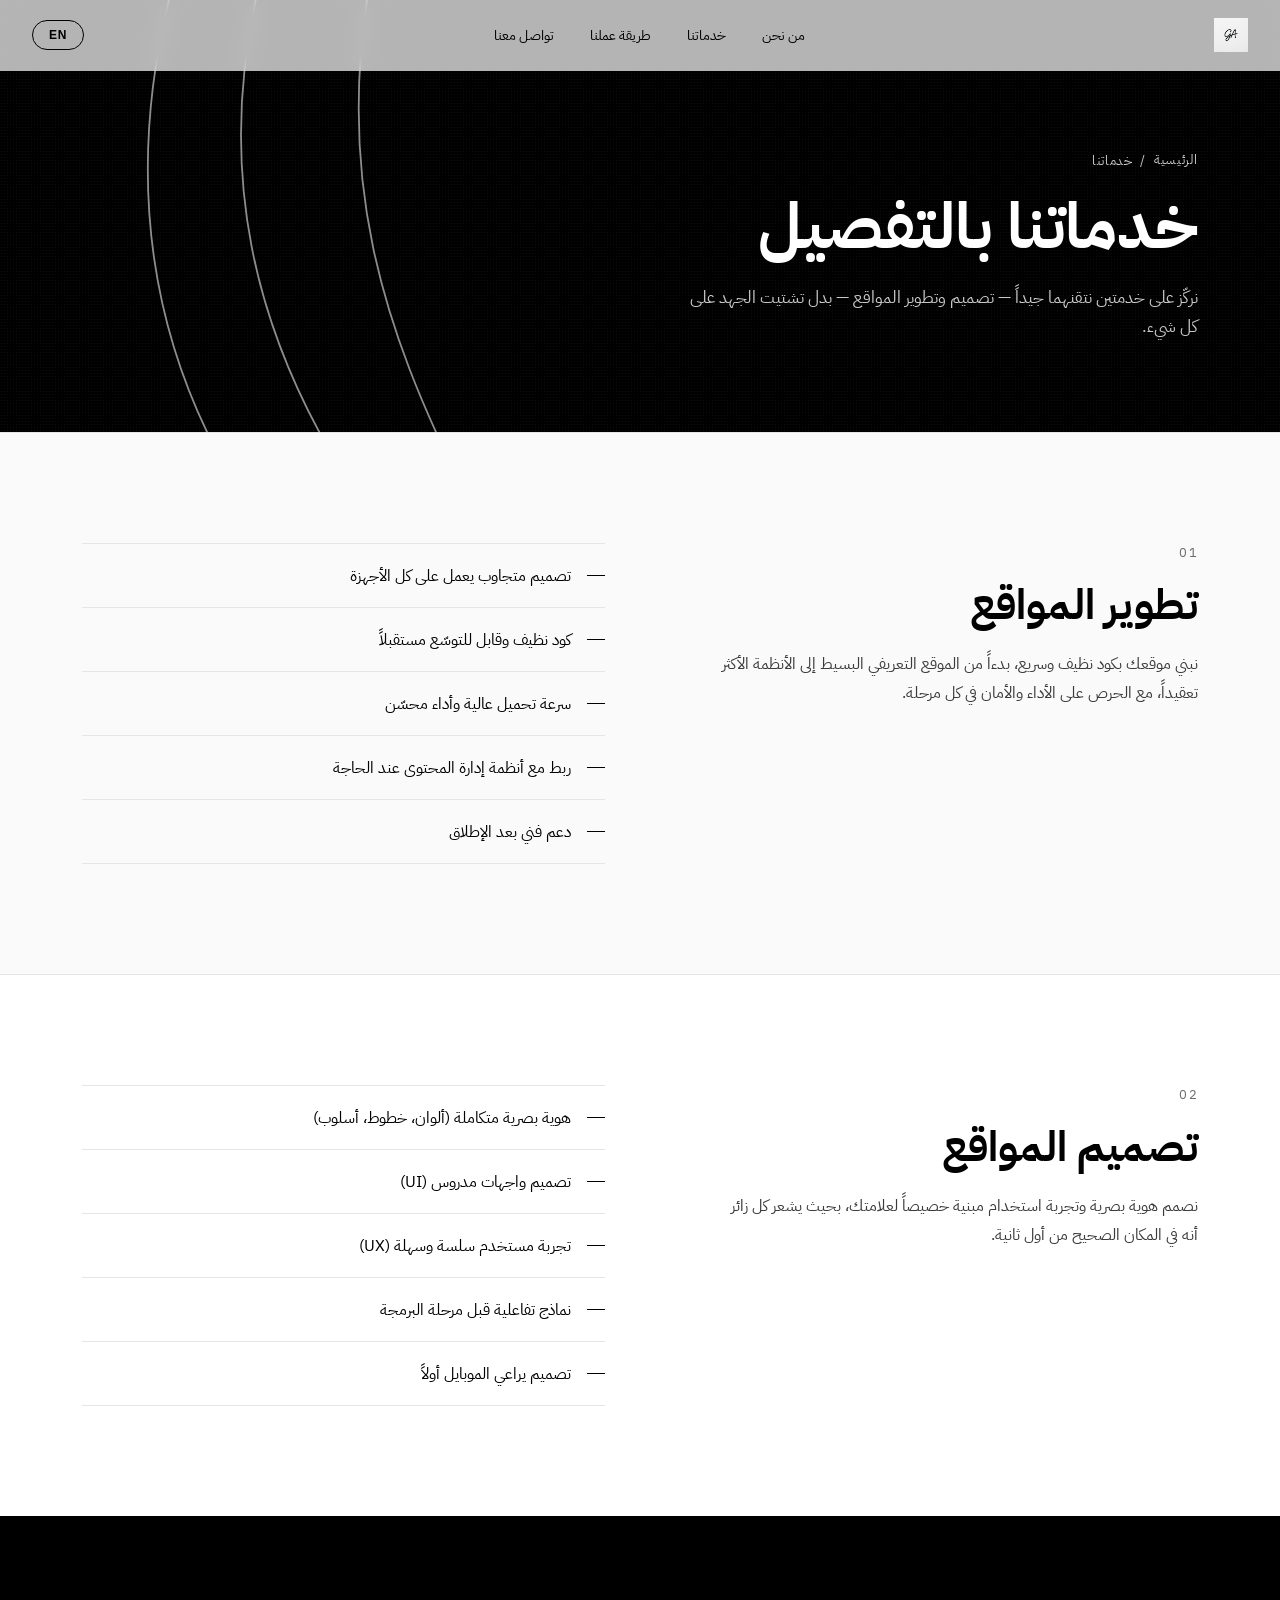
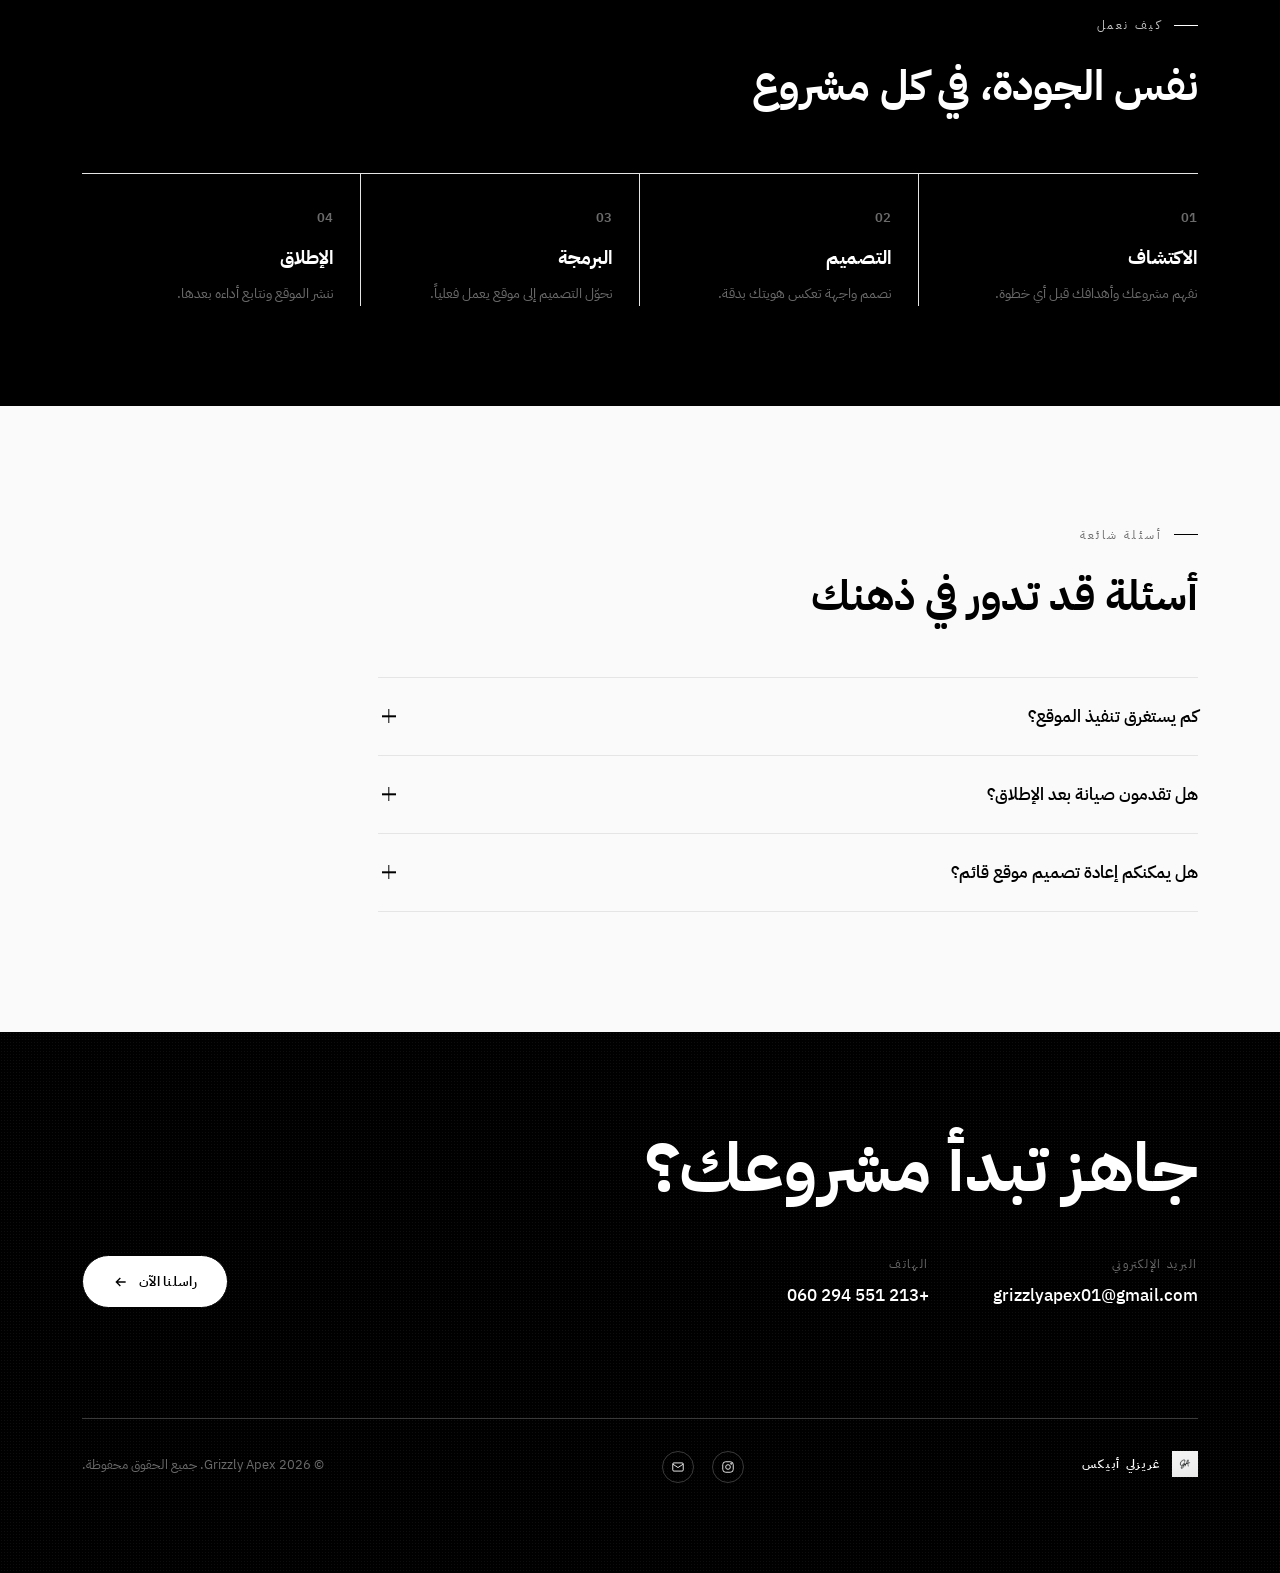
==== services.html @ e56310ce "Add files via upload" ====
<!DOCTYPE html>
<html lang="ar" dir="rtl">
<head>
<meta charset="UTF-8">
<meta name="viewport" content="width=device-width, initial-scale=1.0">
<title>خدماتنا — Grizzly Apex</title>
<link rel="preconnect" href="https://fonts.googleapis.com">
<link rel="preconnect" href="https://fonts.gstatic.com" crossorigin>
<link href="https://fonts.googleapis.com/css2?family=Fraunces:opsz,wght@9..144,400;9..144,500;9..144,600;9..144,700&family=Inter:wght@400;500;600;700&family=IBM+Plex+Sans+Arabic:wght@400;500;600;700&display=swap" rel="stylesheet">
<link rel="stylesheet" href="assets/css/style.css">
</head>
<body>

<header id="header">
  <a href="index.html" class="logo-mark">
    <img src="assets/logo-black-transparent.png" alt="Grizzly Apex">
  </a>
  <nav class="links">
    <a href="index.html#about" data-ar="من نحن" data-en="About">من نحن</a>
    <a href="services.html" data-ar="خدماتنا" data-en="Services">خدماتنا</a>
    <a href="index.html#process" data-ar="طريقة عملنا" data-en="Process">طريقة عملنا</a>
    <a href="index.html#contact" data-ar="تواصل معنا" data-en="Contact">تواصل معنا</a>
  </nav>
  <div class="nav-right">
    <button class="lang-btn" id="langBtn">EN</button>
    <button class="burger" id="burgerBtn"><span></span><span></span><span></span></button>
  </div>
</header>

<section class="subhero">
  <div class="grain"></div>
  <svg class="claw-hero" viewBox="0 0 500 500">
    <path d="M60 460 C120 340 160 220 130 60"/>
    <path d="M140 470 C220 350 260 210 210 40"/>
    <path d="M230 470 C300 360 330 220 280 50"/>
  </svg>
  <div class="wrap">
    <div class="breadcrumb">
      <a href="index.html" data-ar="الرئيسية" data-en="Home">الرئيسية</a>
      <span>/</span>
      <span data-ar="خدماتنا" data-en="Services">خدماتنا</span>
    </div>
    <h1 class="disp" data-ar="خدماتنا بالتفصيل" data-en="Our services, in detail">خدماتنا بالتفصيل</h1>
    <p class="sub" data-ar="نركّز على خدمتين نتقنهما جيداً — تصميم وتطوير المواقع — بدل تشتيت الجهد على كل شيء." data-en="We focus on two things we do well — web design and web development — instead of spreading thin across everything.">
      نركّز على خدمتين نتقنهما جيداً — تصميم وتطوير المواقع — بدل تشتيت الجهد على كل شيء.
    </p>
  </div>
</section>

<section class="service-detail">
  <div class="wrap sd-grid reveal">
    <div>
      <span class="sd-num">01</span>
      <h2 class="disp" data-ar="تطوير المواقع" data-en="Web Development">تطوير المواقع</h2>
      <p class="sd-desc" data-ar="نبني موقعك بكود نظيف وسريع، بدءاً من الموقع التعريفي البسيط إلى الأنظمة الأكثر تعقيداً، مع الحرص على الأداء والأمان في كل مرحلة." data-en="We build your site with clean, fast code — from a simple business site to more complex systems — with performance and security in mind at every stage.">
        نبني موقعك بكود نظيف وسريع، بدءاً من الموقع التعريفي البسيط إلى الأنظمة الأكثر تعقيداً، مع الحرص على الأداء والأمان في كل مرحلة.
      </p>
    </div>
    <ul class="feature-list">
      <li data-ar="تصميم متجاوب يعمل على كل الأجهزة" data-en="Fully responsive across all devices">تصميم متجاوب يعمل على كل الأجهزة</li>
      <li data-ar="كود نظيف وقابل للتوسّع مستقبلاً" data-en="Clean, scalable code for future growth">كود نظيف وقابل للتوسّع مستقبلاً</li>
      <li data-ar="سرعة تحميل عالية وأداء محسّن" data-en="Fast loading and optimized performance">سرعة تحميل عالية وأداء محسّن</li>
      <li data-ar="ربط مع أنظمة إدارة المحتوى عند الحاجة" data-en="CMS integration when needed">ربط مع أنظمة إدارة المحتوى عند الحاجة</li>
      <li data-ar="دعم فني بعد الإطلاق" data-en="Technical support after launch">دعم فني بعد الإطلاق</li>
    </ul>
  </div>
</section>

<section class="service-detail">
  <div class="wrap sd-grid reveal">
    <div>
      <span class="sd-num">02</span>
      <h2 class="disp" data-ar="تصميم المواقع" data-en="Web Design">تصميم المواقع</h2>
      <p class="sd-desc" data-ar="نصمم هوية بصرية وتجربة استخدام مبنية خصيصاً لعلامتك، بحيث يشعر كل زائر أنه في المكان الصحيح من أول ثانية." data-en="We design a visual identity and user experience built specifically for your brand, so every visitor feels at home from the first second.">
        نصمم هوية بصرية وتجربة استخدام مبنية خصيصاً لعلامتك، بحيث يشعر كل زائر أنه في المكان الصحيح من أول ثانية.
      </p>
    </div>
    <ul class="feature-list">
      <li data-ar="هوية بصرية متكاملة (ألوان، خطوط، أسلوب)" data-en="Complete visual identity (colors, type, style)">هوية بصرية متكاملة (ألوان، خطوط، أسلوب)</li>
      <li data-ar="تصميم واجهات مدروس (UI)" data-en="Thoughtful interface design (UI)">تصميم واجهات مدروس (UI)</li>
      <li data-ar="تجربة مستخدم سلسة وسهلة (UX)" data-en="Smooth, intuitive user experience (UX)">تجربة مستخدم سلسة وسهلة (UX)</li>
      <li data-ar="نماذج تفاعلية قبل مرحلة البرمجة" data-en="Interactive prototypes before development">نماذج تفاعلية قبل مرحلة البرمجة</li>
      <li data-ar="تصميم يراعي الموبايل أولاً" data-en="Mobile-first design approach">تصميم يراعي الموبايل أولاً</li>
    </ul>
  </div>
</section>

<section class="mini-process">
  <div class="wrap">
    <div class="kicker reveal" data-ar="كيف نعمل" data-en="How we work">كيف نعمل</div>
    <h2 class="disp reveal" data-ar="نفس الجودة، في كل مشروع" data-en="Same quality, on every project">نفس الجودة، في كل مشروع</h2>
    <div class="steps reveal-stagger reveal">
      <div class="step r-item">
        <div class="step-num">01</div>
        <h4 data-ar="الاكتشاف" data-en="Discover">الاكتشاف</h4>
        <p data-ar="نفهم مشروعك وأهدافك قبل أي خطوة." data-en="We understand your project and goals first.">نفهم مشروعك وأهدافك قبل أي خطوة.</p>
      </div>
      <div class="step r-item">
        <div class="step-num">02</div>
        <h4 data-ar="التصميم" data-en="Design">التصميم</h4>
        <p data-ar="نصمم واجهة تعكس هويتك بدقة." data-en="We design an interface that reflects your identity.">نصمم واجهة تعكس هويتك بدقة.</p>
      </div>
      <div class="step r-item">
        <div class="step-num">03</div>
        <h4 data-ar="البرمجة" data-en="Build">البرمجة</h4>
        <p data-ar="نحوّل التصميم إلى موقع يعمل فعلياً." data-en="We turn the design into a working site.">نحوّل التصميم إلى موقع يعمل فعلياً.</p>
      </div>
      <div class="step r-item">
        <div class="step-num">04</div>
        <h4 data-ar="الإطلاق" data-en="Launch">الإطلاق</h4>
        <p data-ar="ننشر الموقع ونتابع أداءه بعدها." data-en="We launch and support the site afterward.">ننشر الموقع ونتابع أداءه بعدها.</p>
      </div>
    </div>
  </div>
</section>

<section class="faq">
  <div class="wrap">
    <div class="kicker reveal" data-ar="أسئلة شائعة" data-en="FAQ">أسئلة شائعة</div>
    <h2 class="disp reveal" data-ar="أسئلة قد تدور في ذهنك" data-en="Questions you might have">أسئلة قد تدور في ذهنك</h2>
    <div class="faq-list reveal">
      <div class="faq-item">
        <button class="faq-q">
          <span data-ar="كم يستغرق تنفيذ الموقع؟" data-en="How long does a website take?">كم يستغرق تنفيذ الموقع؟</span>
          <span class="faq-plus"></span>
        </button>
        <div class="faq-a"><p data-ar="يعتمد ذلك على حجم المشروع ومتطلباته. بعد مرحلة الاكتشاف، نعطيك جدولاً زمنياً واضحاً قبل البدء." data-en="It depends on the project's size and requirements. After the Discovery phase, we give you a clear timeline before starting.">يعتمد ذلك على حجم المشروع ومتطلباته. بعد مرحلة الاكتشاف، نعطيك جدولاً زمنياً واضحاً قبل البدء.</p></div>
      </div>
      <div class="faq-item">
        <button class="faq-q">
          <span data-ar="هل تقدمون صيانة بعد الإطلاق؟" data-en="Do you offer support after launch?">هل تقدمون صيانة بعد الإطلاق؟</span>
          <span class="faq-plus"></span>
        </button>
        <div class="faq-a"><p data-ar="نعم، نقدّم دعماً فنياً ومتابعة لأداء الموقع بعد إطلاقه مباشرة." data-en="Yes, we provide technical support and follow up on your site's performance right after launch.">نعم، نقدّم دعماً فنياً ومتابعة لأداء الموقع بعد إطلاقه مباشرة.</p></div>
      </div>
      <div class="faq-item">
        <button class="faq-q">
          <span data-ar="هل يمكنكم إعادة تصميم موقع قائم؟" data-en="Can you redesign an existing website?">هل يمكنكم إعادة تصميم موقع قائم؟</span>
          <span class="faq-plus"></span>
        </button>
        <div class="faq-a"><p data-ar="بالتأكيد. نراجع موقعك الحالي ونقترح تحسينات في التصميم والأداء وتجربة الاستخدام." data-en="Absolutely. We review your current site and propose improvements to its design, performance, and user experience.">بالتأكيد. نراجع موقعك الحالي ونقترح تحسينات في التصميم والأداء وتجربة الاستخدام.</p></div>
      </div>
    </div>
  </div>
</section>

<section class="contact" id="contact" style="padding-top:100px;">
  <div class="grain"></div>
  <div class="wrap contact-inner">
    <h2 class="disp reveal" data-ar="جاهز تبدأ مشروعك؟" data-en="Ready to start your project?">جاهز تبدأ مشروعك؟</h2>
    <div class="contact-grid reveal">
      <div class="contact-info">
        <div class="info-block">
          <span data-ar="البريد الإلكتروني" data-en="Email">البريد الإلكتروني</span>
          <a href="mailto:grizzlyapex01@gmail.com">grizzlyapex01@gmail.com</a>
        </div>
        <div class="info-block">
          <span data-ar="الهاتف" data-en="Phone">الهاتف</span>
          <a href="tel:+213551294060">+213 551 294 060</a>
        </div>
      </div>
      <a href="mailto:grizzlyapex01@gmail.com" class="btn btn-solid">
        <span data-ar="راسلنا الآن" data-en="Email us now">راسلنا الآن</span>
        <svg viewBox="0 0 24 24" fill="none" stroke="currentColor" stroke-width="2"><path d="M5 12h14M13 6l6 6-6 6"/></svg>
      </a>
    </div>
    <footer>
      <div class="logo-mark">
        <img src="assets/logo-white-transparent.png" alt="Grizzly Apex" style="height:26px;">
        <span class="logo-word" data-ar="غريزلي أبيكس" data-en="Grizzly Apex">غريزلي أبيكس</span>
      </div>
      <div class="social-row">
        <a href="https://instagram.com/grizzlyapex" target="_blank" rel="noopener" aria-label="Instagram">
          <svg viewBox="0 0 24 24"><rect x="3" y="3" width="18" height="18" rx="5"/><circle cx="12" cy="12" r="4"/><circle cx="17.5" cy="6.5" r="1"/></svg>
        </a>
        <a href="mailto:grizzlyapex01@gmail.com" aria-label="Email">
          <svg viewBox="0 0 24 24"><rect x="3" y="5" width="18" height="14" rx="2"/><path d="M3 7l9 6 9-6"/></svg>
        </a>
      </div>
      <p data-ar="© 2026 Grizzly Apex. جميع الحقوق محفوظة." data-en="© 2026 Grizzly Apex. All rights reserved.">© 2026 Grizzly Apex. جميع الحقوق محفوظة.</p>
    </footer>
  </div>
</section>

<script src="assets/js/main.js" defer></script>
</body>
</html>
---- assets/css/style.css ----
:root{
    --black:#000000;
    --white:#ffffff;
    --off-white:#fafafa;
    --gray-900:#111111;
    --gray-700:#3a3a3a;
    --gray-600:#6b6b6b;
    --gray-300:#c9c9c9;
    --gray-200:#e5e5e5;
    --ease:cubic-bezier(.16,.8,.24,1);
  }
  *{box-sizing:border-box;margin:0;padding:0;}
  html{scroll-behavior:smooth;}
  body{
    background:var(--off-white);
    color:var(--black);
    font-family:'IBM Plex Sans Arabic','Inter',sans-serif;
    overflow-x:hidden;
    -webkit-font-smoothing:antialiased;
  }
  html[dir="ltr"] body{ font-family:'Inter','IBM Plex Sans Arabic',sans-serif; }
  .disp{ font-family:'IBM Plex Sans Arabic','Fraunces',serif; font-weight:700; }
  html[dir="ltr"] .disp{ font-family:'Fraunces','IBM Plex Sans Arabic',serif; }

  a{color:inherit;text-decoration:none;}
  img{max-width:100%;display:block;}
  section{position:relative;}
  .wrap{max-width:1180px;margin:0 auto;padding:0 32px;}

  /* ===== NAV ===== */
  header{
    position:fixed;top:0;left:0;right:0;z-index:100;
    display:flex;align-items:center;justify-content:space-between;
    padding:18px 32px;
    background:rgba(250,250,250,.72);
    backdrop-filter:blur(10px);
    border-bottom:1px solid transparent;
    transition:border-color .3s var(--ease), background .3s var(--ease);
  }
  header.scrolled{border-color:var(--gray-200);}
  .logo-mark{display:flex;align-items:center;gap:10px;}
  .logo-mark img{height:34px;width:auto;}
  .logo-word{font-size:14px;letter-spacing:.14em;font-weight:600;text-transform:uppercase;}
  nav.links{display:flex;gap:36px;font-size:14px;}
  nav.links a{position:relative;padding:4px 0;}
  nav.links a::after{
    content:"";position:absolute;bottom:0;left:0;right:0;height:1px;
    background:var(--black);transform:scaleX(0);transform-origin:right;
    transition:transform .35s var(--ease);
  }
  html[dir="ltr"] nav.links a::after{transform-origin:left;}
  nav.links a:hover::after{transform:scaleX(1);}
  .nav-right{display:flex;align-items:center;gap:22px;}
  .lang-btn{
    border:1px solid var(--black);border-radius:999px;
    padding:7px 16px;font-size:12px;letter-spacing:.06em;
    cursor:pointer;background:transparent;font-weight:600;
    transition:background .25s var(--ease), color .25s var(--ease);
  }
  .lang-btn:hover{background:var(--black);color:var(--white);}
  .burger{display:none;flex-direction:column;gap:5px;cursor:pointer;background:none;border:none;}
  .burger span{width:22px;height:1.5px;background:var(--black);}

  /* ===== HERO ===== */
  .hero{
    min-height:100vh;background:var(--black);color:var(--white);
    display:flex;flex-direction:column;justify-content:center;
    padding-top:100px;position:relative;overflow:hidden;
  }
  .grain{
    position:absolute;inset:0;opacity:.05;pointer-events:none;
    background-image:radial-gradient(circle,#fff 1px,transparent 1px);
    background-size:3px 3px;
  }
  .claw-hero{
    position:absolute;top:50%;right:-6%;transform:translateY(-50%);
    width:640px;height:640px;opacity:.55;pointer-events:none;
  }
  html[dir="rtl"] .claw-hero{right:auto;left:-8%;transform:translateY(-50%) scaleX(-1);}
  .claw-hero path{
    fill:none;stroke:var(--white);stroke-width:1.4;
    stroke-dasharray:900;stroke-dashoffset:900;
    animation:drawClaw 2.6s var(--ease) forwards;
  }
  .claw-hero path:nth-child(2){animation-delay:.18s;}
  .claw-hero path:nth-child(3){animation-delay:.36s;}
  @keyframes drawClaw{to{stroke-dashoffset:0;}}

  .eyebrow{
    font-size:12px;letter-spacing:.22em;text-transform:uppercase;
    color:var(--gray-300);margin-bottom:22px;
    opacity:0;transform:translateY(10px);
    animation:riseIn .7s var(--ease) forwards;animation-delay:.15s;
  }
  .hero h1{
    font-size:clamp(38px,6.2vw,86px);line-height:1.06;letter-spacing:-.01em;
    max-width:900px;
    opacity:0;transform:translateY(18px);
    animation:riseIn .8s var(--ease) forwards;animation-delay:.3s;
  }
  .hero h1 em{font-style:normal;color:var(--gray-300);}
  .hero p.sub{
    margin-top:26px;max-width:520px;font-size:17px;line-height:1.7;color:var(--gray-300);
    opacity:0;transform:translateY(14px);
    animation:riseIn .8s var(--ease) forwards;animation-delay:.5s;
  }
  .hero-cta{
    margin-top:40px;display:flex;gap:16px;flex-wrap:wrap;
    opacity:0;transform:translateY(14px);
    animation:riseIn .8s var(--ease) forwards;animation-delay:.68s;
  }
  @keyframes riseIn{to{opacity:1;transform:translateY(0);}}

  .btn{
    display:inline-flex;align-items:center;gap:10px;
    padding:15px 30px;border-radius:999px;font-size:14px;font-weight:600;
    letter-spacing:.02em;cursor:pointer;border:1px solid currentColor;
    transition:transform .3s var(--ease), background .3s var(--ease), color .3s var(--ease);
  }
  .btn-solid{background:var(--white);color:var(--black);}
  .btn-solid:hover{transform:translateY(-2px);}
  .btn-ghost{background:transparent;color:var(--white);}
  .btn-ghost:hover{background:var(--white);color:var(--black);}
  .btn svg{width:16px;height:16px;transition:transform .3s var(--ease);}
  html[dir="rtl"] .btn svg{transform:scaleX(-1);}
  .btn:hover svg{transform:translateX(3px);}
  html[dir="rtl"] .btn:hover svg{transform:scaleX(-1) translateX(3px);}

  .scroll-cue{
    position:absolute;bottom:34px;left:32px;display:flex;align-items:center;gap:10px;
    font-size:11px;letter-spacing:.16em;text-transform:uppercase;color:var(--gray-600);
  }
  html[dir="rtl"] .scroll-cue{left:auto;right:32px;}
  .scroll-cue .line{width:1px;height:34px;background:var(--gray-600);overflow:hidden;position:relative;}
  .scroll-cue .line::after{
    content:"";position:absolute;top:0;left:0;right:0;height:40%;background:var(--white);
    animation:cue 1.8s ease-in-out infinite;
  }
  @keyframes cue{0%{top:-40%;}100%{top:100%;}}

  /* ===== reveal on scroll ===== */
  .reveal{opacity:0;transform:translateY(28px);transition:opacity .8s var(--ease), transform .8s var(--ease);}
  .reveal.in{opacity:1;transform:translateY(0);}
  .reveal-stagger.in .r-item:nth-child(1){transition-delay:.03s;}
  .reveal-stagger.in .r-item:nth-child(2){transition-delay:.12s;}
  .reveal-stagger.in .r-item:nth-child(3){transition-delay:.21s;}
  .reveal-stagger.in .r-item:nth-child(4){transition-delay:.3s;}
  .r-item{opacity:0;transform:translateY(24px);transition:opacity .7s var(--ease), transform .7s var(--ease);}
  .reveal-stagger.in .r-item{opacity:1;transform:translateY(0);}

  /* ===== ABOUT ===== */
  .about{padding:150px 0 130px;background:var(--off-white);}
  .about-grid{display:grid;grid-template-columns:1.1fr .9fr;gap:80px;align-items:center;}
  .kicker{
    font-size:12px;letter-spacing:.2em;text-transform:uppercase;color:var(--gray-600);
    display:flex;align-items:center;gap:12px;margin-bottom:20px;
  }
  .kicker::before{content:"";width:24px;height:1px;background:var(--black);}
  .about h2{font-size:clamp(30px,4vw,48px);line-height:1.18;margin-bottom:24px;}
  .about p{font-size:16.5px;line-height:1.85;color:var(--gray-700);max-width:480px;}
  .apex-svg{width:100%;height:auto;}
  .apex-svg path{
    fill:none;stroke:var(--black);stroke-width:1.4;
    stroke-dasharray:1400;stroke-dashoffset:1400;
    transition:stroke-dashoffset 1.8s var(--ease);
  }
  .apex-svg.in path{stroke-dashoffset:0;}
  .apex-svg circle{
    fill:var(--black);opacity:0;transition:opacity .5s var(--ease) 1.6s;
  }
  .apex-svg.in circle{opacity:1;}

  .stats-row{display:flex;gap:56px;margin-top:44px;flex-wrap:wrap;}
  .stat b{display:block;font-size:34px;font-weight:700;}
  .stat span{font-size:12.5px;color:var(--gray-600);letter-spacing:.04em;}

  /* ===== SERVICES ===== */
  .services{padding:120px 0;background:var(--black);color:var(--white);}
  .services .kicker{color:var(--gray-300);}
  .services .kicker::before{background:var(--white);}
  .services h2{font-size:clamp(30px,4vw,48px);max-width:640px;line-height:1.2;margin-bottom:70px;}
  .service-grid{display:grid;grid-template-columns:1fr 1fr;gap:2px;background:var(--gray-700);}
  .service-card{
    background:var(--black);padding:52px 44px;position:relative;overflow:hidden;
    transition:background .4s var(--ease);
  }
  .service-card:hover{background:#0a0a0a;}
  .service-num{font-size:12px;color:var(--gray-600);letter-spacing:.1em;margin-bottom:26px;display:block;}
  .service-card h3{font-size:26px;margin-bottom:16px;}
  .service-card p{color:var(--gray-300);font-size:15px;line-height:1.75;max-width:360px;}
  .claw-hover{
    position:absolute;bottom:-40px;inset-inline-end:-40px;width:220px;height:220px;opacity:0;
    transition:opacity .5s var(--ease), transform .5s var(--ease);
    transform:scale(.85) rotate(0deg);
  }
  .service-card:hover .claw-hover{opacity:.9;transform:scale(1) rotate(-6deg);}
  .claw-hover path{fill:none;stroke:var(--white);stroke-width:1.3;}

  /* ===== PROCESS ===== */
  .process{padding:130px 0;background:var(--off-white);}
  .process h2{font-size:clamp(30px,4vw,48px);margin-bottom:70px;max-width:600px;line-height:1.2;}
  .steps{display:grid;grid-template-columns:repeat(4,1fr);gap:0;border-top:1px solid var(--gray-200);}
  .step{padding:34px 26px 0;border-inline-start:1px solid var(--gray-200);position:relative;}
  .step:first-child{border-inline-start:none;padding-inline-start:0;}
  .step-num{font-size:13px;color:var(--gray-600);font-weight:600;letter-spacing:.05em;}
  .step h4{font-size:19px;margin:16px 0 10px;}
  .step p{font-size:14px;color:var(--gray-600);line-height:1.7;}

  /* ===== CONTACT ===== */
  .contact{padding:150px 0 90px;background:var(--black);color:var(--white);position:relative;overflow:hidden;}
  .contact .claw-hero{opacity:.35;}
  .contact-inner{position:relative;z-index:2;}
  .contact h2{font-size:clamp(34px,5.6vw,68px);line-height:1.08;max-width:760px;margin-bottom:50px;}
  .contact-grid{display:flex;justify-content:space-between;gap:40px;flex-wrap:wrap;align-items:flex-end;}
  .contact-info{display:flex;gap:64px;flex-wrap:wrap;}
  .info-block span{display:block;font-size:12px;letter-spacing:.14em;text-transform:uppercase;color:var(--gray-600);margin-bottom:10px;}
  .info-block a, .info-block p{font-size:17px;font-weight:500;}
  .info-block a{border-bottom:1px solid transparent;transition:border-color .3s var(--ease);}
  .info-block a:hover{border-color:var(--white);}

  footer{
    margin-top:110px;padding-top:26px;border-top:1px solid var(--gray-700);
    display:flex;justify-content:space-between;align-items:center;flex-wrap:wrap;gap:14px;
  }
  footer p{font-size:12.5px;color:var(--gray-600);}
  footer .logo-word{font-size:12px;}


  @media (max-width:860px){
    nav.links{display:none;}
    .burger{display:flex;}
    .about-grid{grid-template-columns:1fr;gap:50px;}
    .service-grid{grid-template-columns:1fr;}
    .steps{grid-template-columns:1fr;}
    .step{border-inline-start:none;border-top:1px solid var(--gray-200);padding-top:28px;}
    .step:first-child{border-top:none;padding-top:0;}
    .contact-info{gap:36px;}
    .claw-hero{opacity:.25;width:420px;height:420px;}
  }
  @media (prefers-reduced-motion: reduce){
    *{animation-duration:.01ms !important;transition-duration:.01ms !important;}
  }

  /* ===== SCROLL PROGRESS ===== */
  .scroll-progress{
    position:fixed;top:0;left:0;right:0;height:3px;z-index:200;
    background:var(--white);mix-blend-mode:difference;
    transform-origin:left;transform:scaleX(0);
    transition:transform .1s linear;
  }
  html[dir="rtl"] .scroll-progress{transform-origin:right;}

  /* ===== CUSTOM CURSOR ===== */
  @media (pointer:fine){
    body.has-cursor, body.has-cursor a, body.has-cursor button{cursor:none;}
    .cursor-dot, .cursor-ring{
      position:fixed;top:0;left:0;z-index:300;pointer-events:none;
      border-radius:50%;transform:translate(-50%,-50%);
    }
    .cursor-dot{width:6px;height:6px;background:var(--black);mix-blend-mode:difference;}
    .cursor-ring{
      width:34px;height:34px;border:1px solid var(--black);mix-blend-mode:difference;
      transition:width .25s var(--ease), height .25s var(--ease), opacity .25s var(--ease);
    }
    .cursor-ring.hover{width:64px;height:64px;}
    .cursor-claw{
      position:fixed;top:0;left:0;z-index:300;pointer-events:none;width:40px;height:40px;
      transform:translate(-50%,-50%) scale(.5) rotate(-12deg);opacity:0;
      transition:opacity .25s var(--ease), transform .25s var(--ease);
      mix-blend-mode:difference;
    }
    .cursor-claw.hover{opacity:1;transform:translate(-50%,-50%) scale(1) rotate(-12deg);}
    .cursor-claw path{fill:none;stroke:var(--white);stroke-width:1.4;}
  }
  @media (pointer:coarse){ .cursor-dot,.cursor-ring,.cursor-claw{display:none;} }

  /* ===== SUB-HERO (inner pages) ===== */
  .subhero{
    background:var(--black);color:var(--white);padding:150px 0 90px;position:relative;overflow:hidden;
  }
  .breadcrumb{font-size:12.5px;color:var(--gray-300);letter-spacing:.05em;margin-bottom:22px;display:flex;gap:8px;align-items:center;}
  .breadcrumb a{border-bottom:1px solid transparent;transition:border-color .3s var(--ease);}
  .breadcrumb a:hover{border-color:var(--gray-300);}
  .subhero h1{font-size:clamp(34px,5.4vw,64px);line-height:1.1;max-width:760px;}
  .subhero p.sub{margin-top:22px;max-width:520px;font-size:16.5px;line-height:1.75;color:var(--gray-300);}

  /* ===== SERVICE DETAIL ===== */
  .service-detail{padding:110px 0;background:var(--off-white);border-top:1px solid var(--gray-200);}
  .service-detail:nth-child(even){background:var(--white);}
  .sd-grid{display:grid;grid-template-columns:1fr 1fr;gap:70px;align-items:start;}
  .sd-num{font-size:13px;color:var(--gray-600);letter-spacing:.1em;margin-bottom:18px;display:block;}
  .sd-grid h2{font-size:clamp(28px,3.6vw,42px);margin-bottom:20px;line-height:1.18;}
  .sd-grid p.sd-desc{font-size:16px;line-height:1.85;color:var(--gray-700);max-width:480px;margin-bottom:0;}
  .feature-list{list-style:none;display:flex;flex-direction:column;gap:0;border-top:1px solid var(--gray-200);}
  .feature-list li{
    padding:20px 0;border-bottom:1px solid var(--gray-200);
    display:flex;align-items:center;gap:16px;font-size:15.5px;
  }
  .feature-list li::before{content:"";width:18px;height:1px;background:var(--black);flex:none;}

  /* ===== MINI PROCESS STRIP ===== */
  .mini-process{padding:100px 0;background:var(--black);color:var(--white);}
  .mini-process .kicker{color:var(--gray-300);}
  .mini-process .kicker::before{background:var(--white);}
  .mini-process h2{font-size:clamp(28px,3.6vw,42px);margin-bottom:56px;max-width:600px;}

  /* ===== FAQ ACCORDION ===== */
  .faq{padding:120px 0;background:var(--off-white);}
  .faq h2{font-size:clamp(28px,3.6vw,42px);margin-bottom:50px;}
  .faq-list{border-top:1px solid var(--gray-200);max-width:820px;}
  .faq-item{border-bottom:1px solid var(--gray-200);}
  .faq-q{
    display:flex;align-items:center;justify-content:space-between;gap:20px;
    padding:26px 0;cursor:pointer;background:none;border:none;width:100%;
    text-align:inherit;font-size:17px;font-weight:600;color:var(--black);font-family:inherit;
  }
  .faq-plus{
    width:22px;height:22px;flex:none;position:relative;
  }
  .faq-plus::before,.faq-plus::after{
    content:"";position:absolute;top:50%;left:50%;background:var(--black);
    transform:translate(-50%,-50%);transition:transform .35s var(--ease), opacity .35s var(--ease);
  }
  .faq-plus::before{width:14px;height:1.4px;}
  .faq-plus::after{width:1.4px;height:14px;}
  .faq-item.open .faq-plus::after{transform:translate(-50%,-50%) rotate(90deg);opacity:0;}
  .faq-a{
    max-height:0;overflow:hidden;transition:max-height .4s var(--ease);
  }
  .faq-a p{padding:0 0 26px;font-size:15px;line-height:1.8;color:var(--gray-600);max-width:640px;}

  /* ===== SOCIAL ROW ===== */
  .social-row{display:flex;gap:18px;margin-top:6px;}
  .social-row a{
    width:38px;height:38px;border:1px solid var(--gray-700);border-radius:50%;
    display:flex;align-items:center;justify-content:center;
    transition:background .3s var(--ease), border-color .3s var(--ease);
  }
  .social-row a:hover{background:var(--white);border-color:var(--white);}
  .social-row a:hover svg{stroke:var(--black);}
  .social-row svg{width:17px;height:17px;stroke:var(--white);fill:none;stroke-width:1.5;transition:stroke .3s var(--ease);}
  footer .social-row a{width:32px;height:32px;}
  footer .social-row svg{width:14px;height:14px;}

  @media (max-width:860px){
    .sd-grid{grid-template-columns:1fr;gap:34px;}
  }
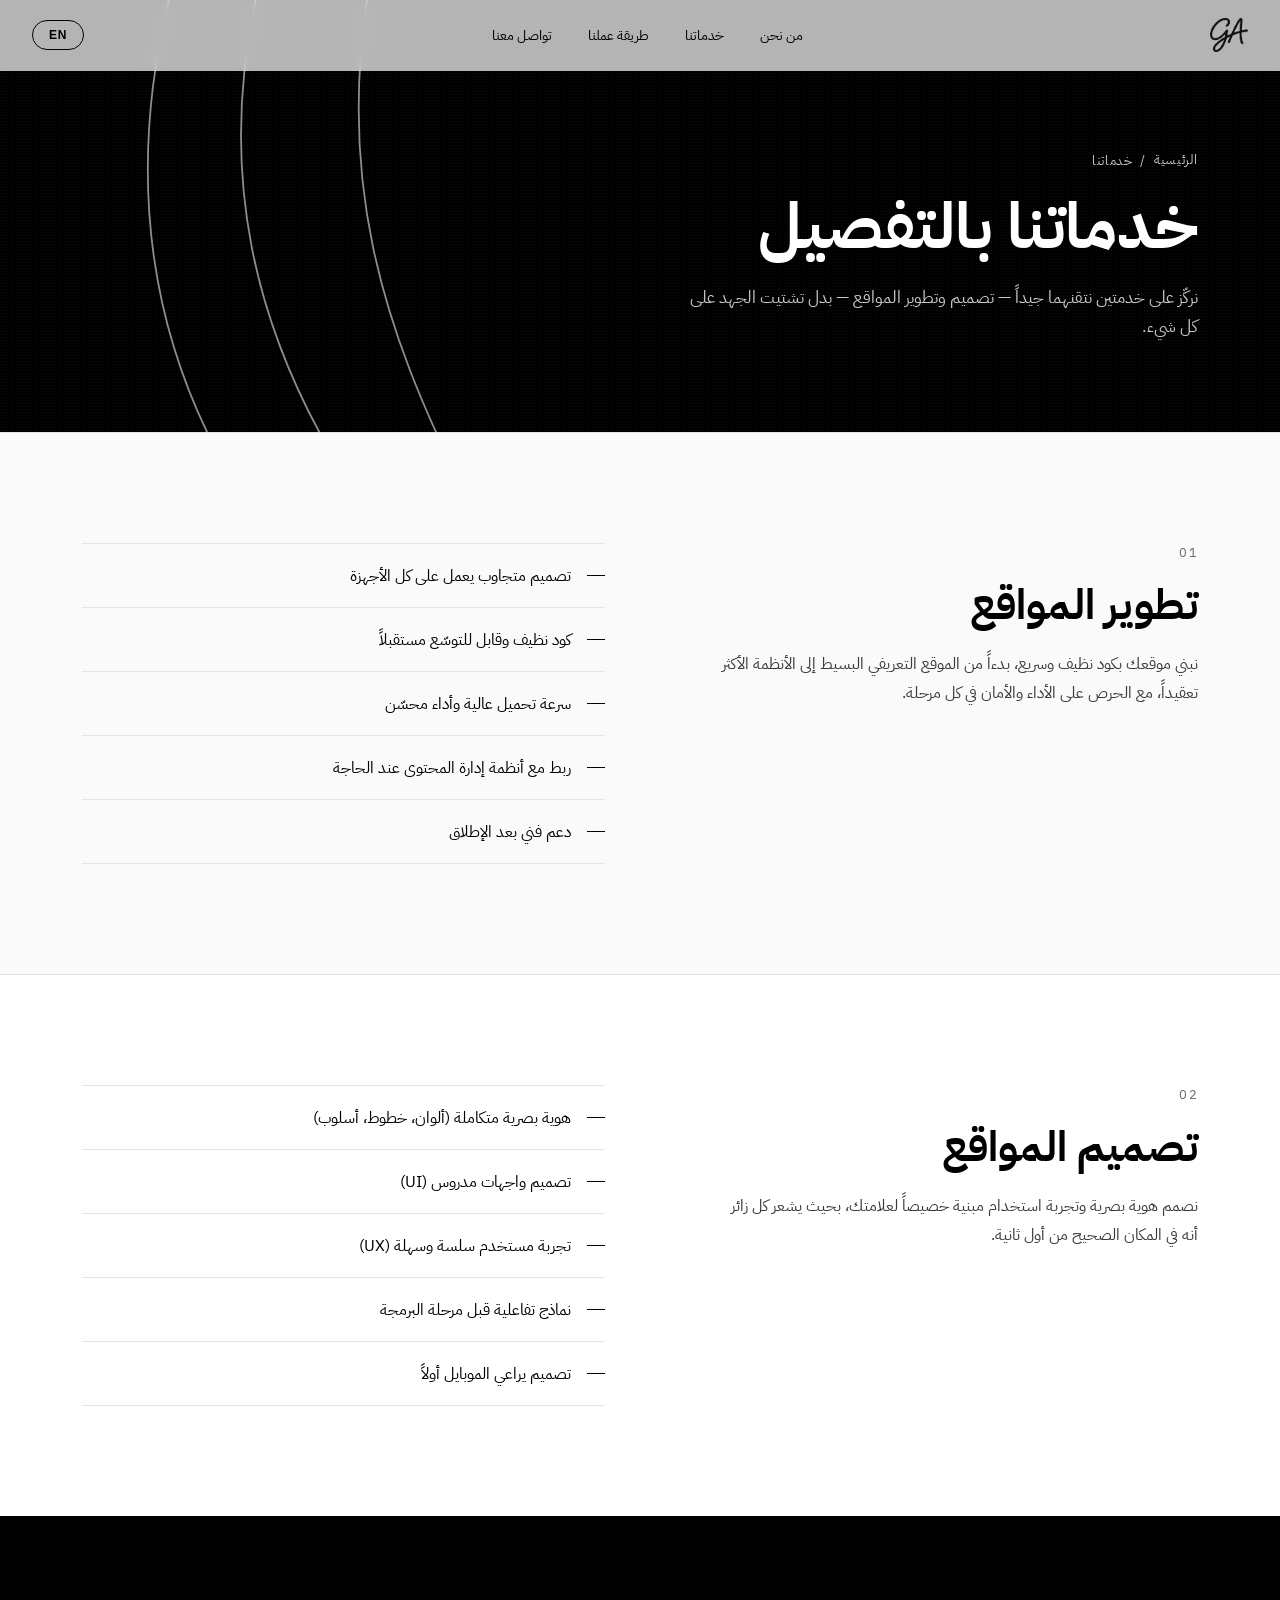
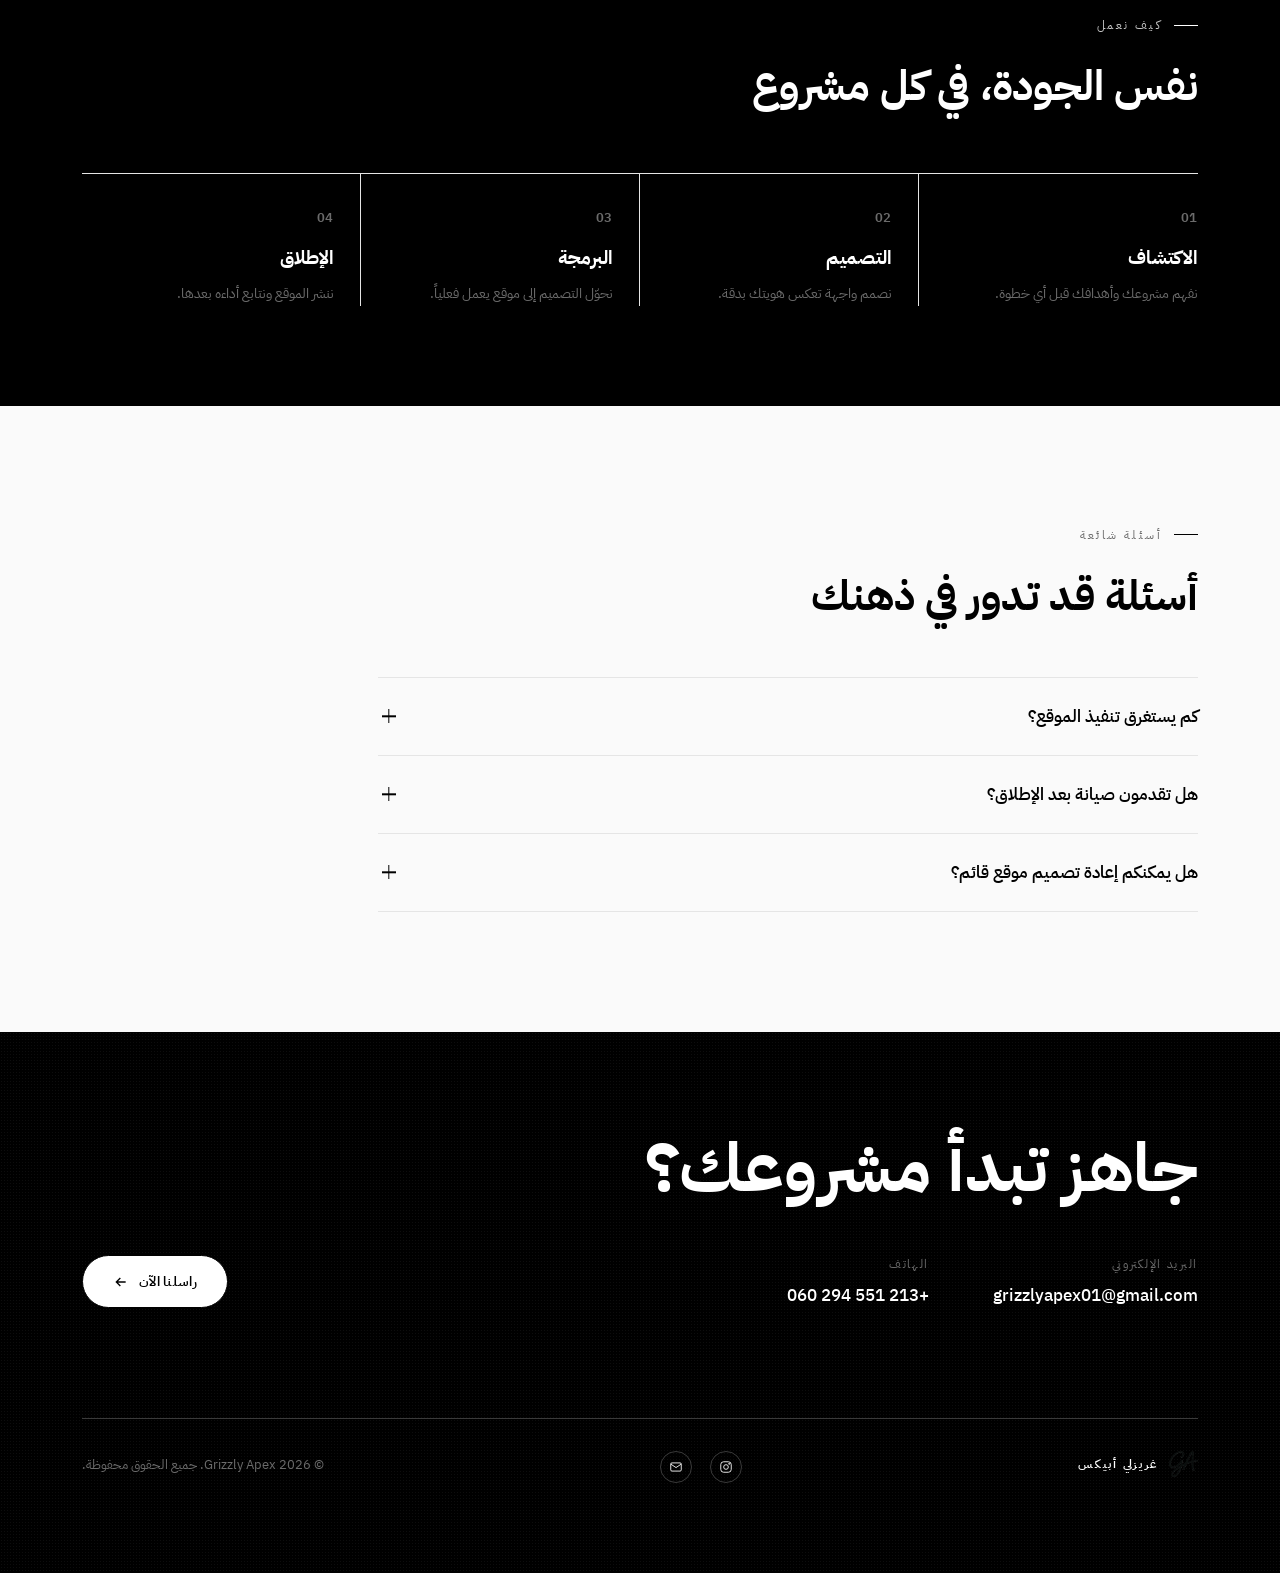
==== commit 6cc555d3: "Update services.html" ====
(no text change in the page or its own stylesheets)
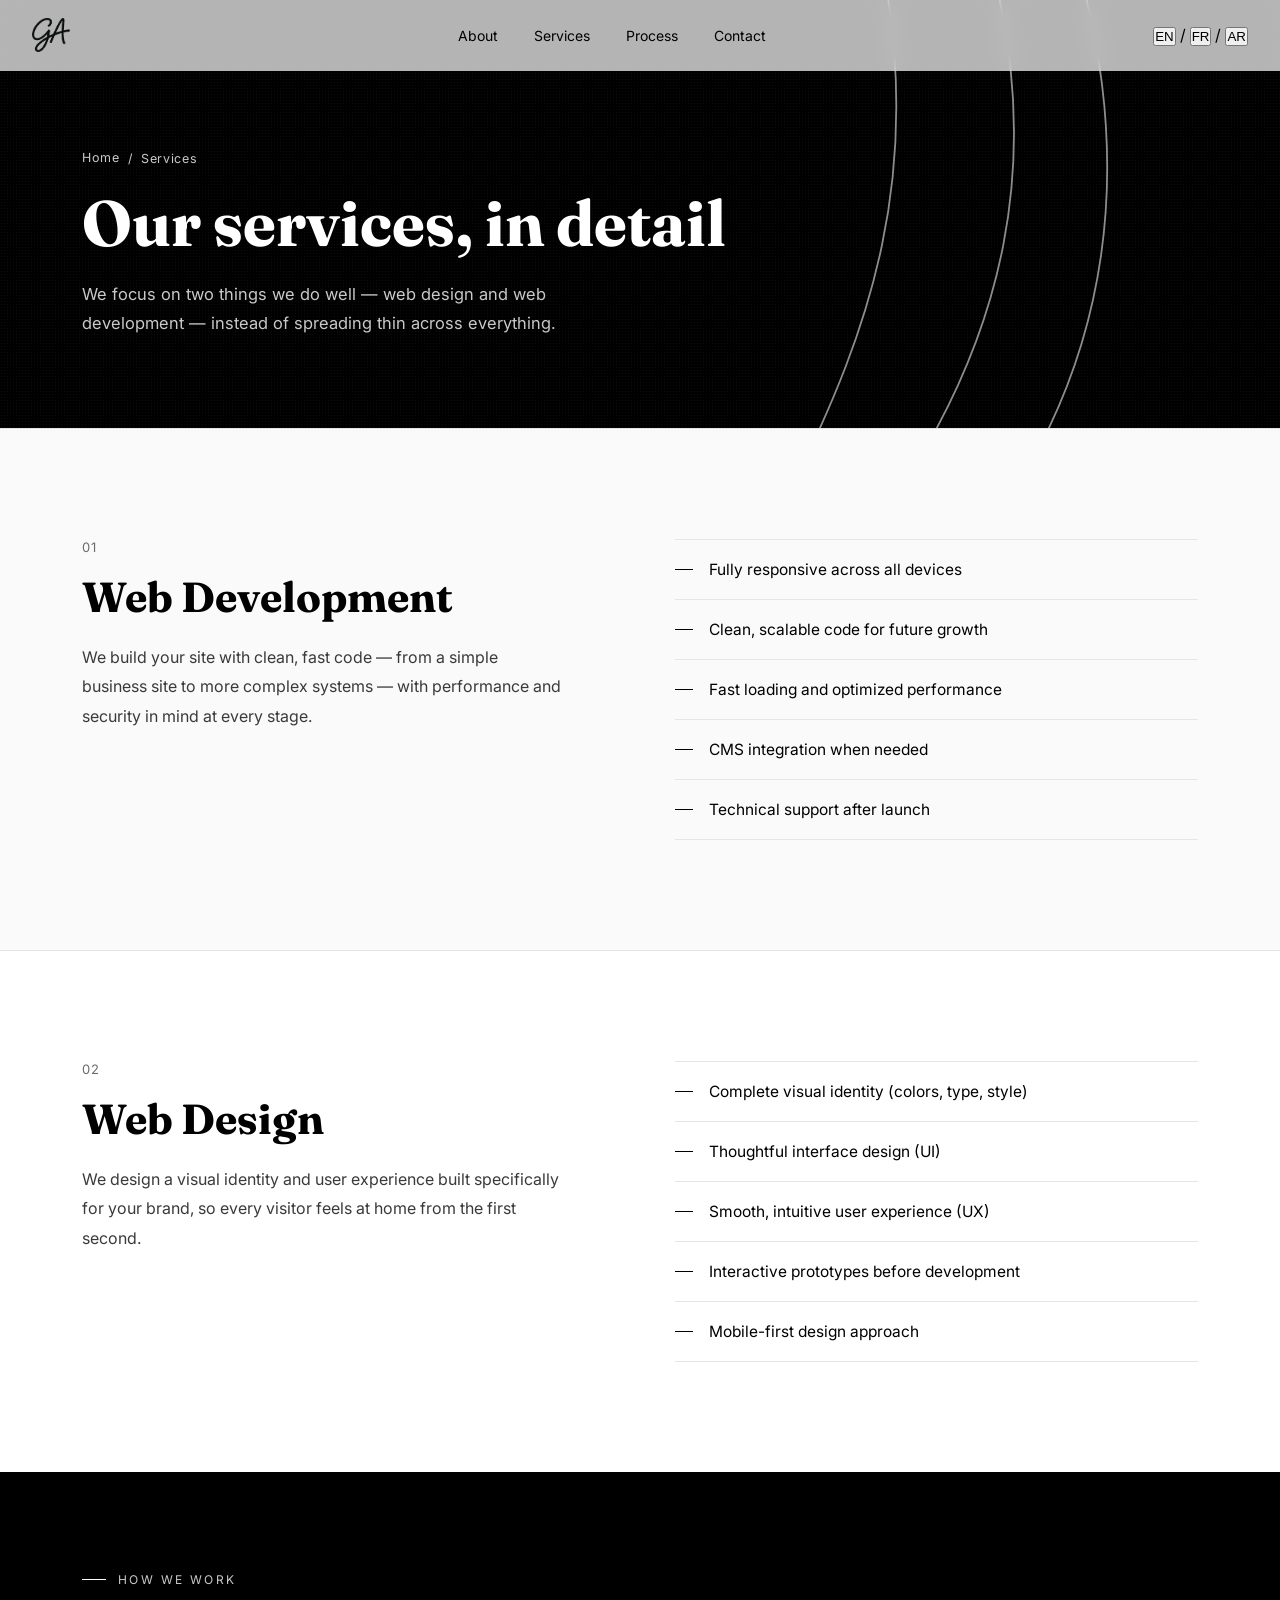
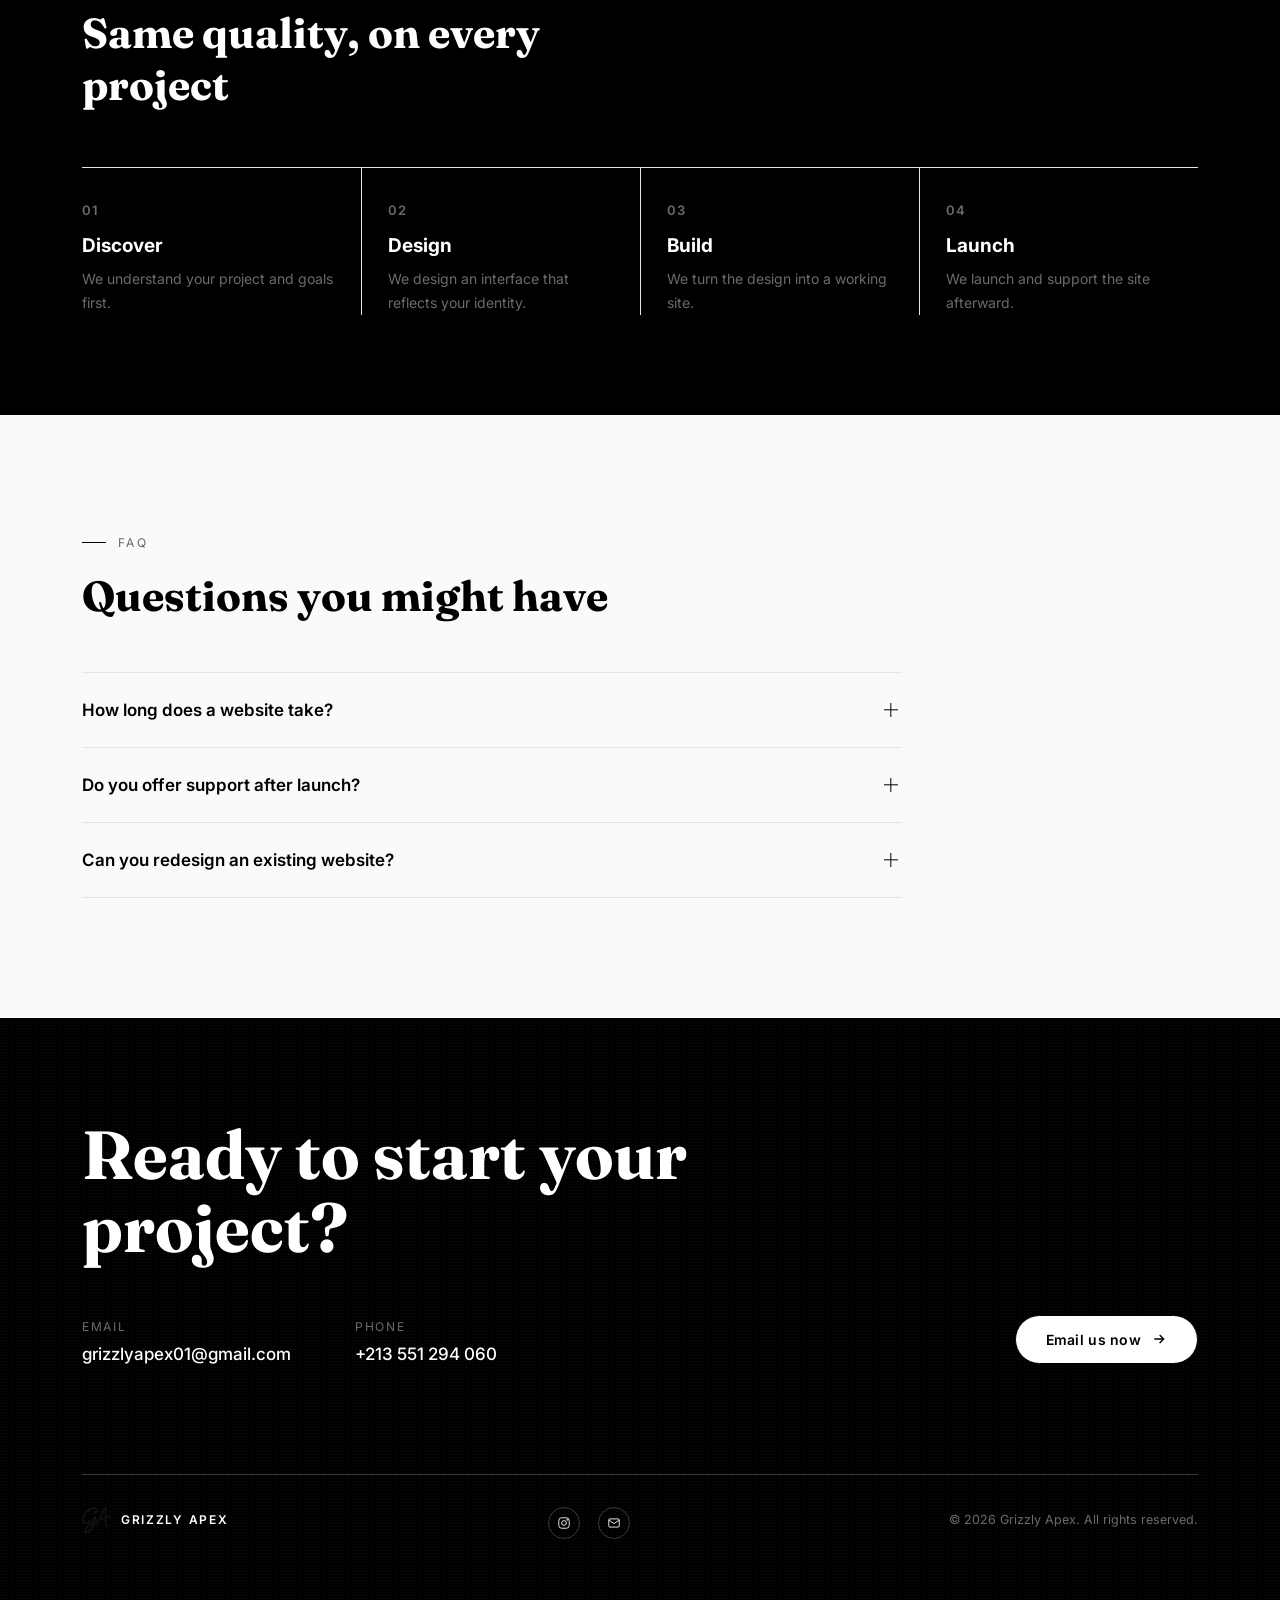
==== commit 537ef92b: "Add files via upload" ====
--- a/services.html
+++ b/services.html
@@ -1,9 +1,9 @@
 <!DOCTYPE html>
-<html lang="ar" dir="rtl">
+<html lang="en" dir="ltr">
 <head>
 <meta charset="UTF-8">
 <meta name="viewport" content="width=device-width, initial-scale=1.0">
-<title>خدماتنا — Grizzly Apex</title>
+<title>Services — Grizzly Apex</title>
 <link rel="preconnect" href="https://fonts.googleapis.com">
 <link rel="preconnect" href="https://fonts.gstatic.com" crossorigin>
 <link href="https://fonts.googleapis.com/css2?family=Fraunces:opsz,wght@9..144,400;9..144,500;9..144,600;9..144,700&family=Inter:wght@400;500;600;700&family=IBM+Plex+Sans+Arabic:wght@400;500;600;700&display=swap" rel="stylesheet">
@@ -16,13 +16,19 @@
     <img src="assets/logo-black-transparent.png" alt="Grizzly Apex">
   </a>
   <nav class="links">
-    <a href="index.html#about" data-ar="من نحن" data-en="About">من نحن</a>
-    <a href="services.html" data-ar="خدماتنا" data-en="Services">خدماتنا</a>
-    <a href="index.html#process" data-ar="طريقة عملنا" data-en="Process">طريقة عملنا</a>
-    <a href="index.html#contact" data-ar="تواصل معنا" data-en="Contact">تواصل معنا</a>
+    <a href="index.html#about" data-ar="من نحن" data-en="About" data-fr="À propos">About</a>
+    <a href="services.html" data-ar="خدماتنا" data-en="Services" data-fr="Services">Services</a>
+    <a href="index.html#process" data-ar="طريقة عملنا" data-en="Process" data-fr="Processus">Process</a>
+    <a href="index.html#contact" data-ar="تواصل معنا" data-en="Contact" data-fr="Contact">Contact</a>
   </nav>
   <div class="nav-right">
-    <button class="lang-btn" id="langBtn">EN</button>
+    <div class="lang-switch" id="langSwitch">
+      <button data-lang="en" class="active">EN</button>
+      <span class="sep">/</span>
+      <button data-lang="fr">FR</button>
+      <span class="sep">/</span>
+      <button data-lang="ar">AR</button>
+    </div>
     <button class="burger" id="burgerBtn"><span></span><span></span><span></span></button>
   </div>
 </header>
@@ -36,14 +42,12 @@
   </svg>
   <div class="wrap">
     <div class="breadcrumb">
-      <a href="index.html" data-ar="الرئيسية" data-en="Home">الرئيسية</a>
+      <a href="index.html" data-ar="الرئيسية" data-en="Home" data-fr="Accueil">Home</a>
       <span>/</span>
-      <span data-ar="خدماتنا" data-en="Services">خدماتنا</span>
+      <span data-ar="خدماتنا" data-en="Services" data-fr="Services">Services</span>
     </div>
-    <h1 class="disp" data-ar="خدماتنا بالتفصيل" data-en="Our services, in detail">خدماتنا بالتفصيل</h1>
-    <p class="sub" data-ar="نركّز على خدمتين نتقنهما جيداً — تصميم وتطوير المواقع — بدل تشتيت الجهد على كل شيء." data-en="We focus on two things we do well — web design and web development — instead of spreading thin across everything.">
-      نركّز على خدمتين نتقنهما جيداً — تصميم وتطوير المواقع — بدل تشتيت الجهد على كل شيء.
-    </p>
+    <h1 class="disp" data-ar="خدماتنا بالتفصيل" data-en="Our services, in detail" data-fr="Nos services, en détail">Our services, in detail</h1>
+    <p class="sub" data-ar="نركّز على خدمتين نتقنهما جيداً — تصميم وتطوير المواقع — بدل تشتيت الجهد على كل شيء." data-en="We focus on two things we do well — web design and web development — instead of spreading thin across everything." data-fr="Nous nous concentrons sur deux choses que nous maîtrisons — le design et le développement web — plutôt que de nous disperser.">We focus on two things we do well — web design and web development — instead of spreading thin across everything.</p>
   </div>
 </section>
 
@@ -51,17 +55,15 @@
   <div class="wrap sd-grid reveal">
     <div>
       <span class="sd-num">01</span>
-      <h2 class="disp" data-ar="تطوير المواقع" data-en="Web Development">تطوير المواقع</h2>
-      <p class="sd-desc" data-ar="نبني موقعك بكود نظيف وسريع، بدءاً من الموقع التعريفي البسيط إلى الأنظمة الأكثر تعقيداً، مع الحرص على الأداء والأمان في كل مرحلة." data-en="We build your site with clean, fast code — from a simple business site to more complex systems — with performance and security in mind at every stage.">
-        نبني موقعك بكود نظيف وسريع، بدءاً من الموقع التعريفي البسيط إلى الأنظمة الأكثر تعقيداً، مع الحرص على الأداء والأمان في كل مرحلة.
-      </p>
+      <h2 class="disp" data-ar="تطوير المواقع" data-en="Web Development" data-fr="Développement Web">Web Development</h2>
+      <p class="sd-desc" data-ar="نبني موقعك بكود نظيف وسريع، بدءاً من الموقع التعريفي البسيط إلى الأنظمة الأكثر تعقيداً، مع الحرص على الأداء والأمان في كل مرحلة." data-en="We build your site with clean, fast code — from a simple business site to more complex systems — with performance and security in mind at every stage." data-fr="Nous construisons votre site avec un code propre et rapide — d'un simple site vitrine à des systèmes plus complexes — en pensant performance et sécurité à chaque étape.">We build your site with clean, fast code — from a simple business site to more complex systems — with performance and security in mind at every stage.</p>
     </div>
     <ul class="feature-list">
-      <li data-ar="تصميم متجاوب يعمل على كل الأجهزة" data-en="Fully responsive across all devices">تصميم متجاوب يعمل على كل الأجهزة</li>
-      <li data-ar="كود نظيف وقابل للتوسّع مستقبلاً" data-en="Clean, scalable code for future growth">كود نظيف وقابل للتوسّع مستقبلاً</li>
-      <li data-ar="سرعة تحميل عالية وأداء محسّن" data-en="Fast loading and optimized performance">سرعة تحميل عالية وأداء محسّن</li>
-      <li data-ar="ربط مع أنظمة إدارة المحتوى عند الحاجة" data-en="CMS integration when needed">ربط مع أنظمة إدارة المحتوى عند الحاجة</li>
-      <li data-ar="دعم فني بعد الإطلاق" data-en="Technical support after launch">دعم فني بعد الإطلاق</li>
+      <li data-ar="تصميم متجاوب يعمل على كل الأجهزة" data-en="Fully responsive across all devices" data-fr="Entièrement responsive sur tous les appareils">Fully responsive across all devices</li>
+      <li data-ar="كود نظيف وقابل للتوسّع مستقبلاً" data-en="Clean, scalable code for future growth" data-fr="Code propre et évolutif pour l'avenir">Clean, scalable code for future growth</li>
+      <li data-ar="سرعة تحميل عالية وأداء محسّن" data-en="Fast loading and optimized performance" data-fr="Chargement rapide et performance optimisée">Fast loading and optimized performance</li>
+      <li data-ar="ربط مع أنظمة إدارة المحتوى عند الحاجة" data-en="CMS integration when needed" data-fr="Intégration CMS si nécessaire">CMS integration when needed</li>
+      <li data-ar="دعم فني بعد الإطلاق" data-en="Technical support after launch" data-fr="Support technique après le lancement">Technical support after launch</li>
     </ul>
   </div>
 </section>
@@ -70,45 +72,43 @@
   <div class="wrap sd-grid reveal">
     <div>
       <span class="sd-num">02</span>
-      <h2 class="disp" data-ar="تصميم المواقع" data-en="Web Design">تصميم المواقع</h2>
-      <p class="sd-desc" data-ar="نصمم هوية بصرية وتجربة استخدام مبنية خصيصاً لعلامتك، بحيث يشعر كل زائر أنه في المكان الصحيح من أول ثانية." data-en="We design a visual identity and user experience built specifically for your brand, so every visitor feels at home from the first second.">
-        نصمم هوية بصرية وتجربة استخدام مبنية خصيصاً لعلامتك، بحيث يشعر كل زائر أنه في المكان الصحيح من أول ثانية.
-      </p>
+      <h2 class="disp" data-ar="تصميم المواقع" data-en="Web Design" data-fr="Conception Web">Web Design</h2>
+      <p class="sd-desc" data-ar="نصمم هوية بصرية وتجربة استخدام مبنية خصيصاً لعلامتك، بحيث يشعر كل زائر أنه في المكان الصحيح من أول ثانية." data-en="We design a visual identity and user experience built specifically for your brand, so every visitor feels at home from the first second." data-fr="Nous concevons une identité visuelle et une expérience utilisateur pensées pour votre marque, afin que chaque visiteur se sente chez lui dès la première seconde.">We design a visual identity and user experience built specifically for your brand, so every visitor feels at home from the first second.</p>
     </div>
     <ul class="feature-list">
-      <li data-ar="هوية بصرية متكاملة (ألوان، خطوط، أسلوب)" data-en="Complete visual identity (colors, type, style)">هوية بصرية متكاملة (ألوان، خطوط، أسلوب)</li>
-      <li data-ar="تصميم واجهات مدروس (UI)" data-en="Thoughtful interface design (UI)">تصميم واجهات مدروس (UI)</li>
-      <li data-ar="تجربة مستخدم سلسة وسهلة (UX)" data-en="Smooth, intuitive user experience (UX)">تجربة مستخدم سلسة وسهلة (UX)</li>
-      <li data-ar="نماذج تفاعلية قبل مرحلة البرمجة" data-en="Interactive prototypes before development">نماذج تفاعلية قبل مرحلة البرمجة</li>
-      <li data-ar="تصميم يراعي الموبايل أولاً" data-en="Mobile-first design approach">تصميم يراعي الموبايل أولاً</li>
+      <li data-ar="هوية بصرية متكاملة (ألوان، خطوط، أسلوب)" data-en="Complete visual identity (colors, type, style)" data-fr="Identité visuelle complète (couleurs, typographie, style)">Complete visual identity (colors, type, style)</li>
+      <li data-ar="تصميم واجهات مدروس (UI)" data-en="Thoughtful interface design (UI)" data-fr="Conception d'interface soignée (UI)">Thoughtful interface design (UI)</li>
+      <li data-ar="تجربة مستخدم سلسة وسهلة (UX)" data-en="Smooth, intuitive user experience (UX)" data-fr="Expérience utilisateur fluide et intuitive (UX)">Smooth, intuitive user experience (UX)</li>
+      <li data-ar="نماذج تفاعلية قبل مرحلة البرمجة" data-en="Interactive prototypes before development" data-fr="Prototypes interactifs avant le développement">Interactive prototypes before development</li>
+      <li data-ar="تصميم يراعي الموبايل أولاً" data-en="Mobile-first design approach" data-fr="Approche de conception mobile-first">Mobile-first design approach</li>
     </ul>
   </div>
 </section>
 
 <section class="mini-process">
   <div class="wrap">
-    <div class="kicker reveal" data-ar="كيف نعمل" data-en="How we work">كيف نعمل</div>
-    <h2 class="disp reveal" data-ar="نفس الجودة، في كل مشروع" data-en="Same quality, on every project">نفس الجودة، في كل مشروع</h2>
+    <div class="kicker reveal" data-ar="كيف نعمل" data-en="How we work" data-fr="Notre méthode">How we work</div>
+    <h2 class="disp reveal" data-ar="نفس الجودة، في كل مشروع" data-en="Same quality, on every project" data-fr="La même qualité, à chaque projet">Same quality, on every project</h2>
     <div class="steps reveal-stagger reveal">
       <div class="step r-item">
         <div class="step-num">01</div>
-        <h4 data-ar="الاكتشاف" data-en="Discover">الاكتشاف</h4>
-        <p data-ar="نفهم مشروعك وأهدافك قبل أي خطوة." data-en="We understand your project and goals first.">نفهم مشروعك وأهدافك قبل أي خطوة.</p>
+        <h4 data-ar="الاكتشاف" data-en="Discover" data-fr="Découverte">Discover</h4>
+        <p data-ar="نفهم مشروعك وأهدافك قبل أي خطوة." data-en="We understand your project and goals first." data-fr="Nous comprenons d'abord votre projet et vos objectifs.">We understand your project and goals first.</p>
       </div>
       <div class="step r-item">
         <div class="step-num">02</div>
-        <h4 data-ar="التصميم" data-en="Design">التصميم</h4>
-        <p data-ar="نصمم واجهة تعكس هويتك بدقة." data-en="We design an interface that reflects your identity.">نصمم واجهة تعكس هويتك بدقة.</p>
+        <h4 data-ar="التصميم" data-en="Design" data-fr="Design">Design</h4>
+        <p data-ar="نصمم واجهة تعكس هويتك بدقة." data-en="We design an interface that reflects your identity." data-fr="Nous concevons une interface qui reflète votre identité.">We design an interface that reflects your identity.</p>
       </div>
       <div class="step r-item">
         <div class="step-num">03</div>
-        <h4 data-ar="البرمجة" data-en="Build">البرمجة</h4>
-        <p data-ar="نحوّل التصميم إلى موقع يعمل فعلياً." data-en="We turn the design into a working site.">نحوّل التصميم إلى موقع يعمل فعلياً.</p>
+        <h4 data-ar="البرمجة" data-en="Build" data-fr="Développement">Build</h4>
+        <p data-ar="نحوّل التصميم إلى موقع يعمل فعلياً." data-en="We turn the design into a working site." data-fr="Nous transformons le design en un site fonctionnel.">We turn the design into a working site.</p>
       </div>
       <div class="step r-item">
         <div class="step-num">04</div>
-        <h4 data-ar="الإطلاق" data-en="Launch">الإطلاق</h4>
-        <p data-ar="ننشر الموقع ونتابع أداءه بعدها." data-en="We launch and support the site afterward.">ننشر الموقع ونتابع أداءه بعدها.</p>
+        <h4 data-ar="الإطلاق" data-en="Launch" data-fr="Lancement">Launch</h4>
+        <p data-ar="ننشر الموقع ونتابع أداءه بعدها." data-en="We launch and support the site afterward." data-fr="Nous lançons le site et l'accompagnons ensuite.">We launch and support the site afterward.</p>
       </div>
     </div>
   </div>
@@ -116,29 +116,29 @@
 
 <section class="faq">
   <div class="wrap">
-    <div class="kicker reveal" data-ar="أسئلة شائعة" data-en="FAQ">أسئلة شائعة</div>
-    <h2 class="disp reveal" data-ar="أسئلة قد تدور في ذهنك" data-en="Questions you might have">أسئلة قد تدور في ذهنك</h2>
+    <div class="kicker reveal" data-ar="أسئلة شائعة" data-en="FAQ" data-fr="FAQ">FAQ</div>
+    <h2 class="disp reveal" data-ar="أسئلة قد تدور في ذهنك" data-en="Questions you might have" data-fr="Questions fréquentes">Questions you might have</h2>
     <div class="faq-list reveal">
       <div class="faq-item">
         <button class="faq-q">
-          <span data-ar="كم يستغرق تنفيذ الموقع؟" data-en="How long does a website take?">كم يستغرق تنفيذ الموقع؟</span>
+          <span data-ar="كم يستغرق تنفيذ الموقع؟" data-en="How long does a website take?" data-fr="Combien de temps prend un site web ?">How long does a website take?</span>
           <span class="faq-plus"></span>
         </button>
-        <div class="faq-a"><p data-ar="يعتمد ذلك على حجم المشروع ومتطلباته. بعد مرحلة الاكتشاف، نعطيك جدولاً زمنياً واضحاً قبل البدء." data-en="It depends on the project's size and requirements. After the Discovery phase, we give you a clear timeline before starting.">يعتمد ذلك على حجم المشروع ومتطلباته. بعد مرحلة الاكتشاف، نعطيك جدولاً زمنياً واضحاً قبل البدء.</p></div>
+        <div class="faq-a"><p data-ar="يعتمد ذلك على حجم المشروع ومتطلباته. بعد مرحلة الاكتشاف، نعطيك جدولاً زمنياً واضحاً قبل البدء." data-en="It depends on the project's size and requirements. After the Discovery phase, we give you a clear timeline before starting." data-fr="Cela dépend de la taille et des besoins du projet. Après la phase de découverte, nous vous donnons un calendrier clair avant de commencer.">It depends on the project's size and requirements. After the Discovery phase, we give you a clear timeline before starting.</p></div>
       </div>
       <div class="faq-item">
         <button class="faq-q">
-          <span data-ar="هل تقدمون صيانة بعد الإطلاق؟" data-en="Do you offer support after launch?">هل تقدمون صيانة بعد الإطلاق؟</span>
+          <span data-ar="هل تقدمون صيانة بعد الإطلاق؟" data-en="Do you offer support after launch?" data-fr="Proposez-vous un support après le lancement ?">Do you offer support after launch?</span>
           <span class="faq-plus"></span>
         </button>
-        <div class="faq-a"><p data-ar="نعم، نقدّم دعماً فنياً ومتابعة لأداء الموقع بعد إطلاقه مباشرة." data-en="Yes, we provide technical support and follow up on your site's performance right after launch.">نعم، نقدّم دعماً فنياً ومتابعة لأداء الموقع بعد إطلاقه مباشرة.</p></div>
+        <div class="faq-a"><p data-ar="نعم، نقدّم دعماً فنياً ومتابعة لأداء الموقع بعد إطلاقه مباشرة." data-en="Yes, we provide technical support and follow up on your site's performance right after launch." data-fr="Oui, nous fournissons un support technique et suivons les performances de votre site dès son lancement.">Yes, we provide technical support and follow up on your site's performance right after launch.</p></div>
       </div>
       <div class="faq-item">
         <button class="faq-q">
-          <span data-ar="هل يمكنكم إعادة تصميم موقع قائم؟" data-en="Can you redesign an existing website?">هل يمكنكم إعادة تصميم موقع قائم؟</span>
+          <span data-ar="هل يمكنكم إعادة تصميم موقع قائم؟" data-en="Can you redesign an existing website?" data-fr="Pouvez-vous refondre un site existant ?">Can you redesign an existing website?</span>
           <span class="faq-plus"></span>
         </button>
-        <div class="faq-a"><p data-ar="بالتأكيد. نراجع موقعك الحالي ونقترح تحسينات في التصميم والأداء وتجربة الاستخدام." data-en="Absolutely. We review your current site and propose improvements to its design, performance, and user experience.">بالتأكيد. نراجع موقعك الحالي ونقترح تحسينات في التصميم والأداء وتجربة الاستخدام.</p></div>
+        <div class="faq-a"><p data-ar="بالتأكيد. نراجع موقعك الحالي ونقترح تحسينات في التصميم والأداء وتجربة الاستخدام." data-en="Absolutely. We review your current site and propose improvements to its design, performance, and user experience." data-fr="Absolument. Nous étudions votre site actuel et proposons des améliorations de design, de performance et d'expérience utilisateur.">Absolutely. We review your current site and propose improvements to its design, performance, and user experience.</p></div>
       </div>
     </div>
   </div>
@@ -147,27 +147,27 @@
 <section class="contact" id="contact" style="padding-top:100px;">
   <div class="grain"></div>
   <div class="wrap contact-inner">
-    <h2 class="disp reveal" data-ar="جاهز تبدأ مشروعك؟" data-en="Ready to start your project?">جاهز تبدأ مشروعك؟</h2>
+    <h2 class="disp reveal" data-ar="جاهز تبدأ مشروعك؟" data-en="Ready to start your project?" data-fr="Prêt à démarrer votre projet ?">Ready to start your project?</h2>
     <div class="contact-grid reveal">
       <div class="contact-info">
         <div class="info-block">
-          <span data-ar="البريد الإلكتروني" data-en="Email">البريد الإلكتروني</span>
+          <span data-ar="البريد الإلكتروني" data-en="Email" data-fr="E-mail">Email</span>
           <a href="mailto:grizzlyapex01@gmail.com">grizzlyapex01@gmail.com</a>
         </div>
         <div class="info-block">
-          <span data-ar="الهاتف" data-en="Phone">الهاتف</span>
+          <span data-ar="الهاتف" data-en="Phone" data-fr="Téléphone">Phone</span>
           <a href="tel:+213551294060">+213 551 294 060</a>
         </div>
       </div>
       <a href="mailto:grizzlyapex01@gmail.com" class="btn btn-solid">
-        <span data-ar="راسلنا الآن" data-en="Email us now">راسلنا الآن</span>
+        <span data-ar="راسلنا الآن" data-en="Email us now" data-fr="Écrivez-nous">Email us now</span>
         <svg viewBox="0 0 24 24" fill="none" stroke="currentColor" stroke-width="2"><path d="M5 12h14M13 6l6 6-6 6"/></svg>
       </a>
     </div>
     <footer>
       <div class="logo-mark">
         <img src="assets/logo-white-transparent.png" alt="Grizzly Apex" style="height:26px;">
-        <span class="logo-word" data-ar="غريزلي أبيكس" data-en="Grizzly Apex">غريزلي أبيكس</span>
+        <span class="logo-word" data-ar="غريزلي أبيكس" data-en="Grizzly Apex" data-fr="Grizzly Apex">Grizzly Apex</span>
       </div>
       <div class="social-row">
         <a href="https://instagram.com/grizzlyapex" target="_blank" rel="noopener" aria-label="Instagram">
@@ -177,7 +177,7 @@
           <svg viewBox="0 0 24 24"><rect x="3" y="5" width="18" height="14" rx="2"/><path d="M3 7l9 6 9-6"/></svg>
         </a>
       </div>
-      <p data-ar="© 2026 Grizzly Apex. جميع الحقوق محفوظة." data-en="© 2026 Grizzly Apex. All rights reserved.">© 2026 Grizzly Apex. جميع الحقوق محفوظة.</p>
+      <p data-ar="© 2026 Grizzly Apex. جميع الحقوق محفوظة." data-en="© 2026 Grizzly Apex. All rights reserved." data-fr="© 2026 Grizzly Apex. Tous droits réservés.">© 2026 Grizzly Apex. All rights reserved.</p>
     </footer>
   </div>
 </section>
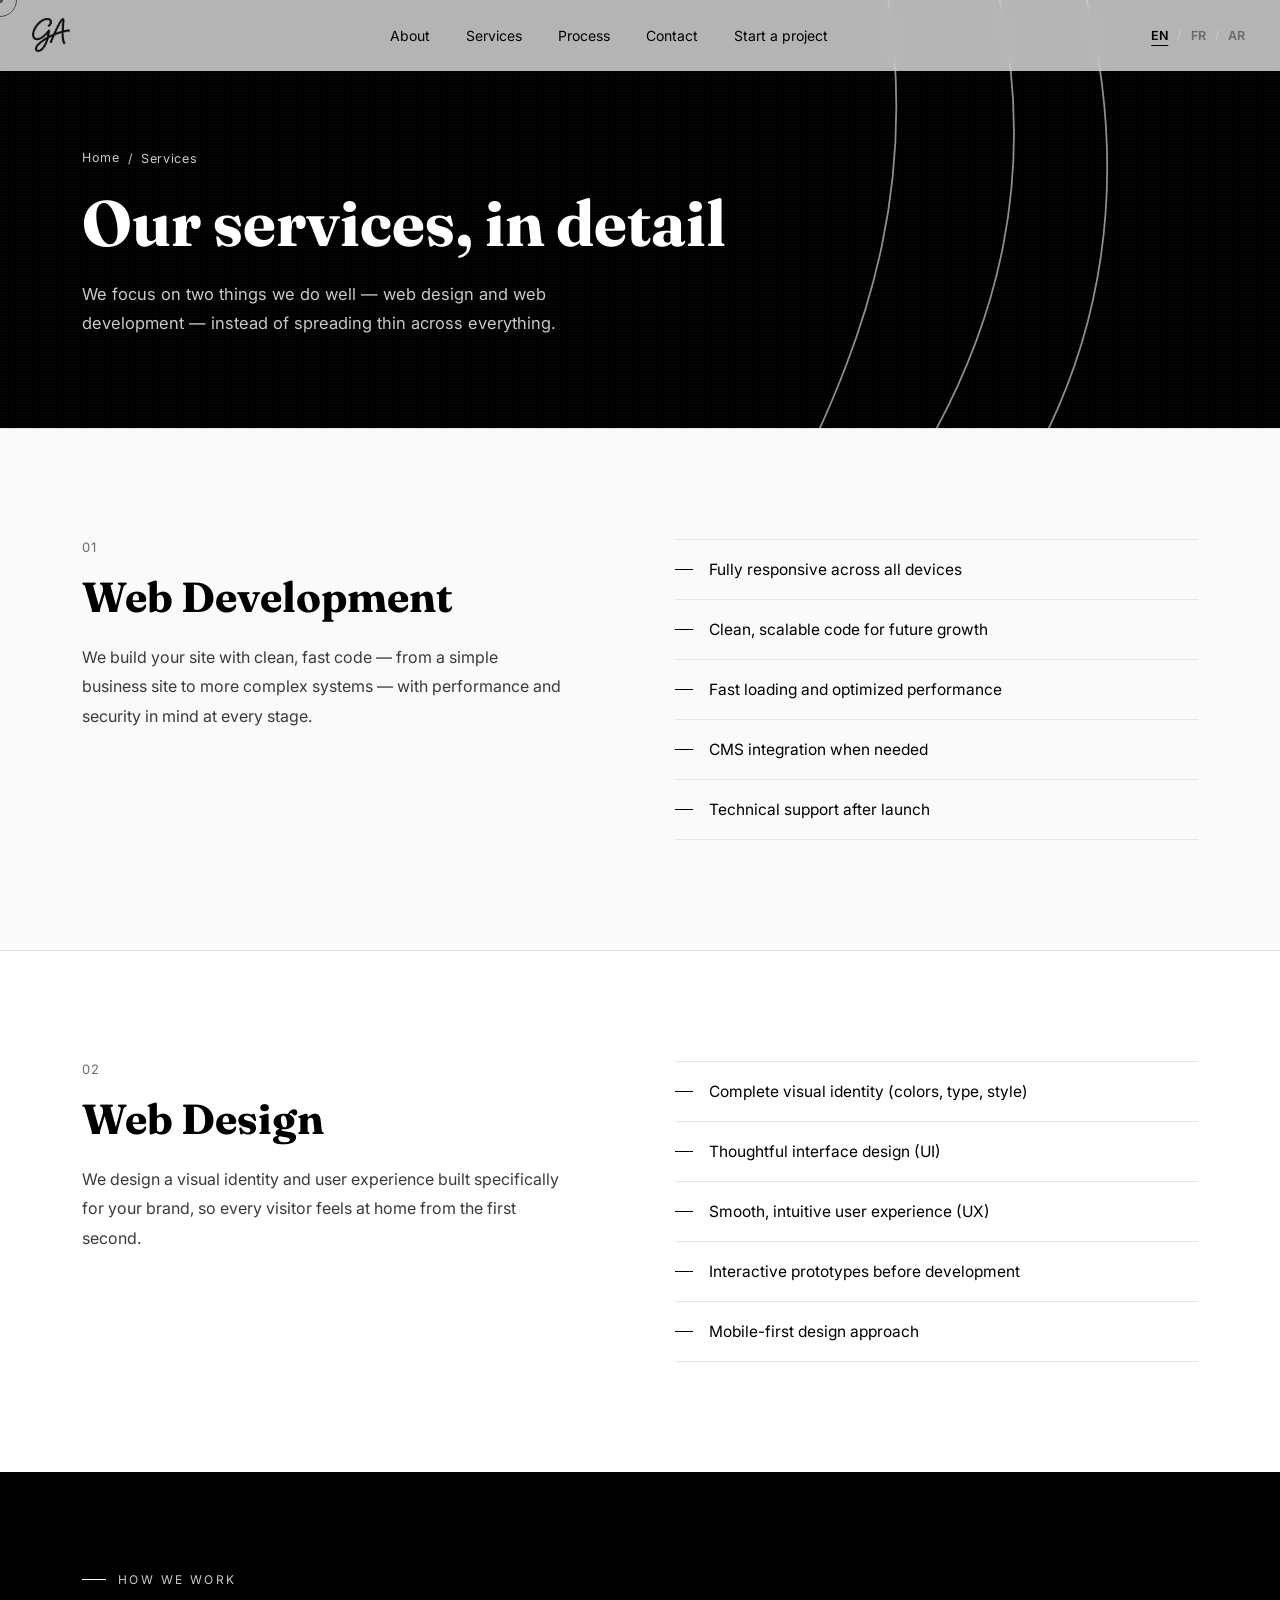
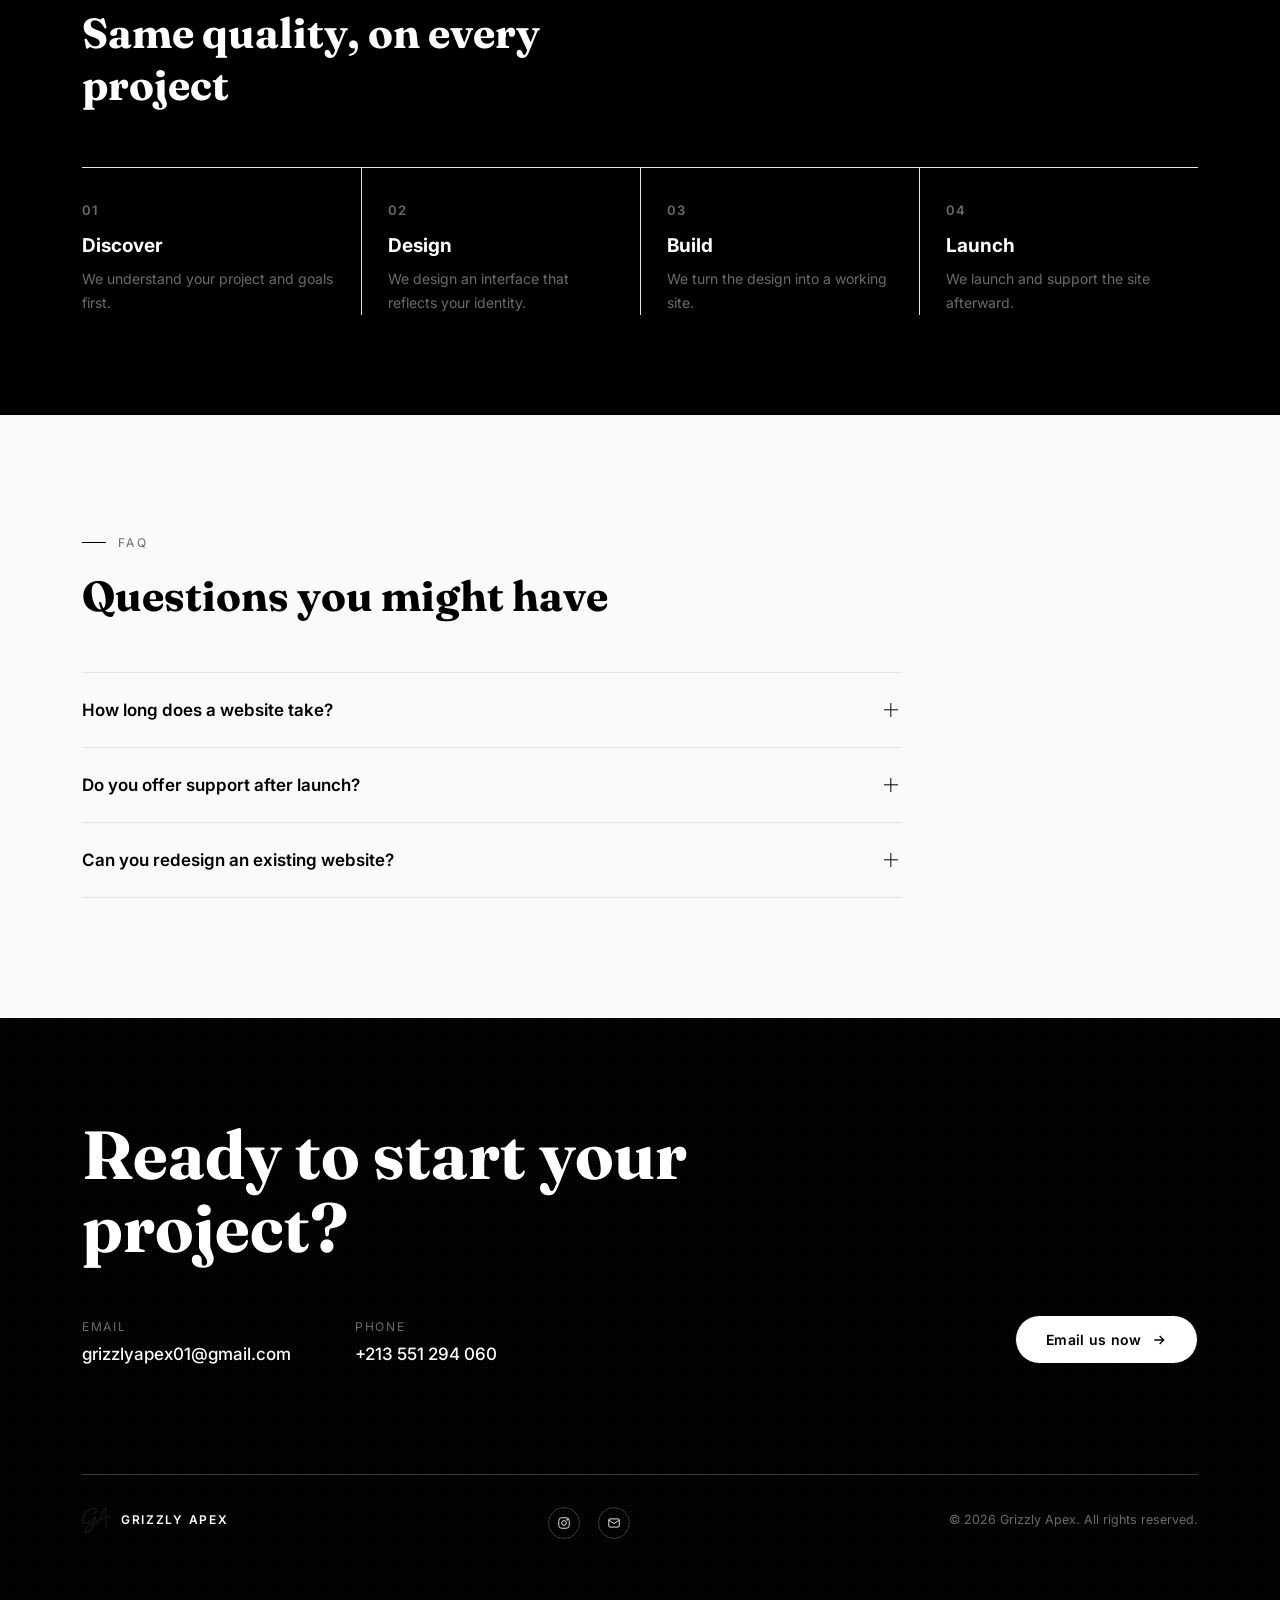
==== commit 7ff26751: "Update services.html" ====
--- a/services.html
+++ b/services.html
@@ -20,6 +20,7 @@
     <a href="services.html" data-ar="خدماتنا" data-en="Services" data-fr="Services">Services</a>
     <a href="index.html#process" data-ar="طريقة عملنا" data-en="Process" data-fr="Processus">Process</a>
     <a href="index.html#contact" data-ar="تواصل معنا" data-en="Contact" data-fr="Contact">Contact</a>
+    <a href="start-project.html" data-ar="اطلب موقعك" data-en="Start a project" data-fr="Démarrer un projet">Start a project</a>
   </nav>
   <div class="nav-right">
     <div class="lang-switch" id="langSwitch">
--- a/assets/css/style.css
+++ b/assets/css/style.css
@@ -51,13 +51,14 @@
   html[dir="ltr"] nav.links a::after{transform-origin:left;}
   nav.links a:hover::after{transform:scaleX(1);}
   .nav-right{display:flex;align-items:center;gap:22px;}
-  .lang-btn{
-    border:1px solid var(--black);border-radius:999px;
-    padding:7px 16px;font-size:12px;letter-spacing:.06em;
-    cursor:pointer;background:transparent;font-weight:600;
-    transition:background .25s var(--ease), color .25s var(--ease);
-  }
-  .lang-btn:hover{background:var(--black);color:var(--white);}
+  .lang-switch{display:flex;align-items:center;gap:6px;font-size:12.5px;font-weight:600;letter-spacing:.03em;}
+  .lang-switch button{
+    background:none;border:none;padding:6px 3px;cursor:pointer;font:inherit;
+    color:var(--gray-600);transition:color .25s var(--ease);
+  }
+  .lang-switch button.active{color:var(--black);text-decoration:underline;text-underline-offset:5px;}
+  .lang-switch button:hover{color:var(--black);}
+  .lang-switch .sep{color:var(--gray-300);font-size:11px;}
   .burger{display:none;flex-direction:column;gap:5px;cursor:pointer;background:none;border:none;}
   .burger span{width:22px;height:1.5px;background:var(--black);}
 
@@ -150,7 +151,7 @@
 
   /* ===== ABOUT ===== */
   .about{padding:150px 0 130px;background:var(--off-white);}
-  .about-grid{display:grid;grid-template-columns:1.1fr .9fr;gap:80px;align-items:center;}
+  .about-grid{display:block;max-width:720px;}
   .kicker{
     font-size:12px;letter-spacing:.2em;text-transform:uppercase;color:var(--gray-600);
     display:flex;align-items:center;gap:12px;margin-bottom:20px;
@@ -158,18 +159,6 @@
   .kicker::before{content:"";width:24px;height:1px;background:var(--black);}
   .about h2{font-size:clamp(30px,4vw,48px);line-height:1.18;margin-bottom:24px;}
   .about p{font-size:16.5px;line-height:1.85;color:var(--gray-700);max-width:480px;}
-  .apex-svg{width:100%;height:auto;}
-  .apex-svg path{
-    fill:none;stroke:var(--black);stroke-width:1.4;
-    stroke-dasharray:1400;stroke-dashoffset:1400;
-    transition:stroke-dashoffset 1.8s var(--ease);
-  }
-  .apex-svg.in path{stroke-dashoffset:0;}
-  .apex-svg circle{
-    fill:var(--black);opacity:0;transition:opacity .5s var(--ease) 1.6s;
-  }
-  .apex-svg.in circle{opacity:1;}
-
   .stats-row{display:flex;gap:56px;margin-top:44px;flex-wrap:wrap;}
   .stat b{display:block;font-size:34px;font-weight:700;}
   .stat span{font-size:12.5px;color:var(--gray-600);letter-spacing:.04em;}
@@ -229,7 +218,6 @@
   @media (max-width:860px){
     nav.links{display:none;}
     .burger{display:flex;}
-    .about-grid{grid-template-columns:1fr;gap:50px;}
     .service-grid{grid-template-columns:1fr;}
     .steps{grid-template-columns:1fr;}
     .step{border-inline-start:none;border-top:1px solid var(--gray-200);padding-top:28px;}
@@ -257,9 +245,9 @@
       position:fixed;top:0;left:0;z-index:300;pointer-events:none;
       border-radius:50%;transform:translate(-50%,-50%);
     }
-    .cursor-dot{width:6px;height:6px;background:var(--black);mix-blend-mode:difference;}
+    .cursor-dot{width:6px;height:6px;background:var(--white);mix-blend-mode:difference;}
     .cursor-ring{
-      width:34px;height:34px;border:1px solid var(--black);mix-blend-mode:difference;
+      width:34px;height:34px;border:1px solid var(--white);mix-blend-mode:difference;
       transition:width .25s var(--ease), height .25s var(--ease), opacity .25s var(--ease);
     }
     .cursor-ring.hover{width:64px;height:64px;}
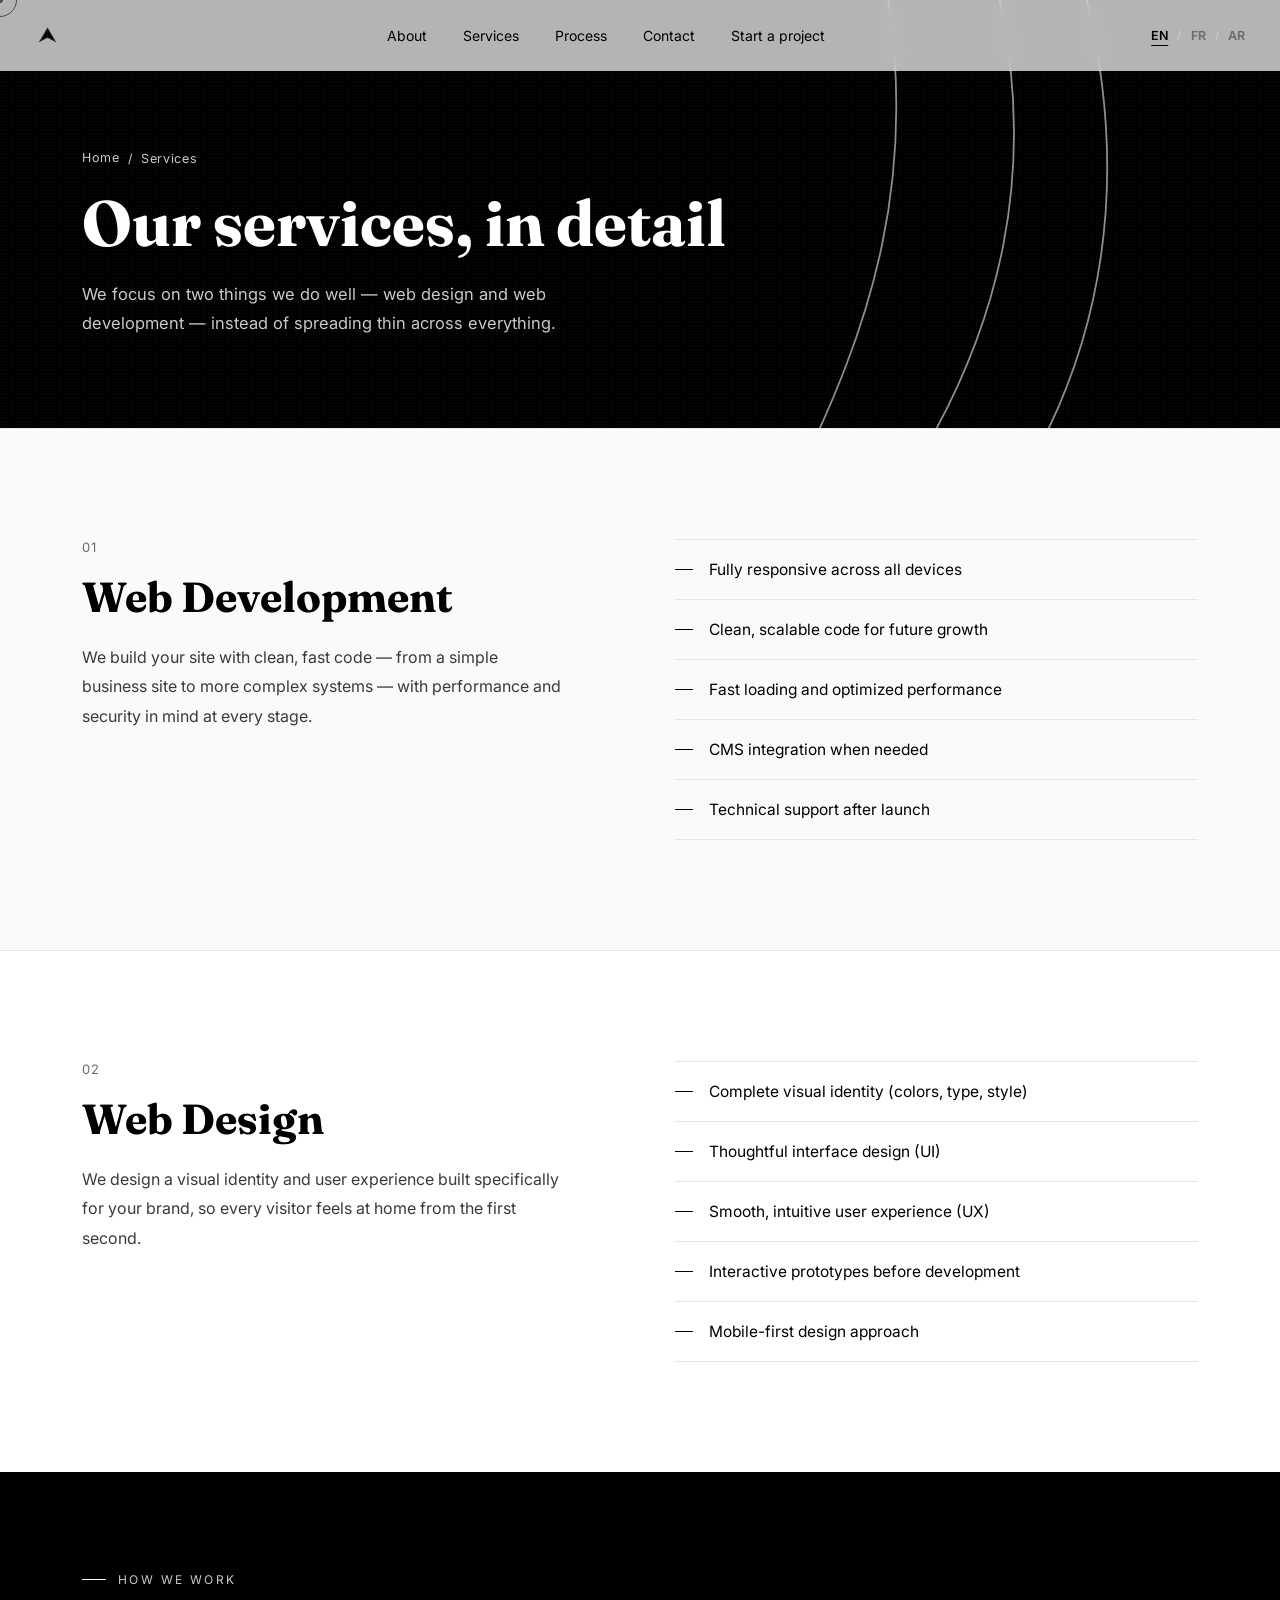
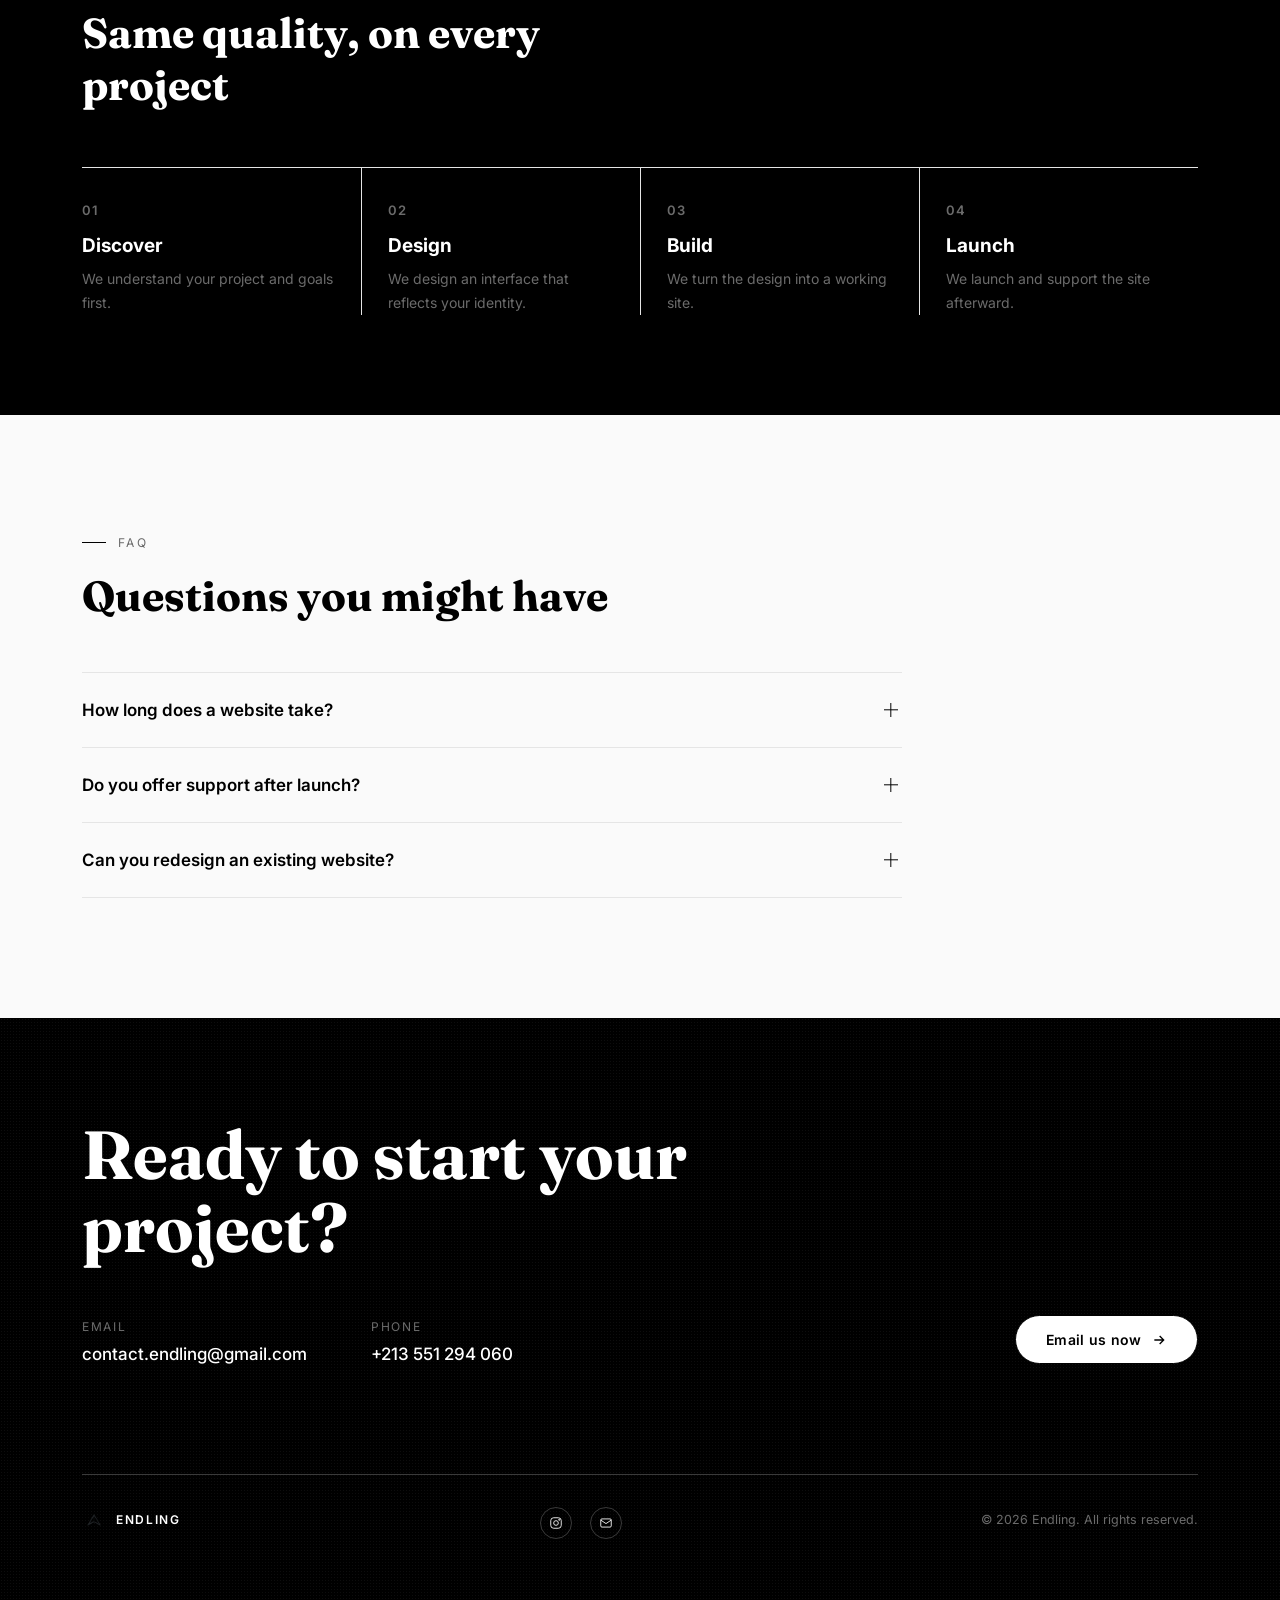
==== commit 9dbbdab8: "Update services.html" ====
--- a/services.html
+++ b/services.html
@@ -3,17 +3,17 @@
 <head>
 <meta charset="UTF-8">
 <meta name="viewport" content="width=device-width, initial-scale=1.0">
-<title>Services — Grizzly Apex</title>
+<title>Services — Endling</title>
 <link rel="preconnect" href="https://fonts.googleapis.com">
 <link rel="preconnect" href="https://fonts.gstatic.com" crossorigin>
 <link href="https://fonts.googleapis.com/css2?family=Fraunces:opsz,wght@9..144,400;9..144,500;9..144,600;9..144,700&family=Inter:wght@400;500;600;700&family=IBM+Plex+Sans+Arabic:wght@400;500;600;700&display=swap" rel="stylesheet">
 <link rel="stylesheet" href="assets/css/style.css">
 </head>
 <body>
-
+ 
 <header id="header">
   <a href="index.html" class="logo-mark">
-    <img src="assets/logo-black-transparent.png" alt="Grizzly Apex">
+    <img src="assets/logo-black-transparent.png" alt="Endling">
   </a>
   <nav class="links">
     <a href="index.html#about" data-ar="من نحن" data-en="About" data-fr="À propos">About</a>
@@ -33,7 +33,7 @@
     <button class="burger" id="burgerBtn"><span></span><span></span><span></span></button>
   </div>
 </header>
-
+ 
 <section class="subhero">
   <div class="grain"></div>
   <svg class="claw-hero" viewBox="0 0 500 500">
@@ -51,7 +51,7 @@
     <p class="sub" data-ar="نركّز على خدمتين نتقنهما جيداً — تصميم وتطوير المواقع — بدل تشتيت الجهد على كل شيء." data-en="We focus on two things we do well — web design and web development — instead of spreading thin across everything." data-fr="Nous nous concentrons sur deux choses que nous maîtrisons — le design et le développement web — plutôt que de nous disperser.">We focus on two things we do well — web design and web development — instead of spreading thin across everything.</p>
   </div>
 </section>
-
+ 
 <section class="service-detail">
   <div class="wrap sd-grid reveal">
     <div>
@@ -68,7 +68,7 @@
     </ul>
   </div>
 </section>
-
+ 
 <section class="service-detail">
   <div class="wrap sd-grid reveal">
     <div>
@@ -85,7 +85,7 @@
     </ul>
   </div>
 </section>
-
+ 
 <section class="mini-process">
   <div class="wrap">
     <div class="kicker reveal" data-ar="كيف نعمل" data-en="How we work" data-fr="Notre méthode">How we work</div>
@@ -114,7 +114,7 @@
     </div>
   </div>
 </section>
-
+ 
 <section class="faq">
   <div class="wrap">
     <div class="kicker reveal" data-ar="أسئلة شائعة" data-en="FAQ" data-fr="FAQ">FAQ</div>
@@ -144,7 +144,7 @@
     </div>
   </div>
 </section>
-
+ 
 <section class="contact" id="contact" style="padding-top:100px;">
   <div class="grain"></div>
   <div class="wrap contact-inner">
@@ -153,36 +153,36 @@
       <div class="contact-info">
         <div class="info-block">
           <span data-ar="البريد الإلكتروني" data-en="Email" data-fr="E-mail">Email</span>
-          <a href="mailto:grizzlyapex01@gmail.com">grizzlyapex01@gmail.com</a>
+          <a href="mailto:contact.endling@gmail.com">contact.endling@gmail.com</a>
         </div>
         <div class="info-block">
           <span data-ar="الهاتف" data-en="Phone" data-fr="Téléphone">Phone</span>
           <a href="tel:+213551294060">+213 551 294 060</a>
         </div>
       </div>
-      <a href="mailto:grizzlyapex01@gmail.com" class="btn btn-solid">
+      <a href="mailto:contact.endling@gmail.com" class="btn btn-solid">
         <span data-ar="راسلنا الآن" data-en="Email us now" data-fr="Écrivez-nous">Email us now</span>
         <svg viewBox="0 0 24 24" fill="none" stroke="currentColor" stroke-width="2"><path d="M5 12h14M13 6l6 6-6 6"/></svg>
       </a>
     </div>
     <footer>
       <div class="logo-mark">
-        <img src="assets/logo-white-transparent.png" alt="Grizzly Apex" style="height:26px;">
-        <span class="logo-word" data-ar="غريزلي أبيكس" data-en="Grizzly Apex" data-fr="Grizzly Apex">Grizzly Apex</span>
+        <img src="assets/logo-white-transparent.png" alt="Endling" style="height:26px;">
+        <span class="logo-word" data-ar="Endling" data-en="Endling" data-fr="Endling">Endling</span>
       </div>
       <div class="social-row">
-        <a href="https://instagram.com/grizzlyapex" target="_blank" rel="noopener" aria-label="Instagram">
+        <a href="https://www.instagram.com/endlliing/" target="_blank" rel="noopener" aria-label="Instagram">
           <svg viewBox="0 0 24 24"><rect x="3" y="3" width="18" height="18" rx="5"/><circle cx="12" cy="12" r="4"/><circle cx="17.5" cy="6.5" r="1"/></svg>
         </a>
-        <a href="mailto:grizzlyapex01@gmail.com" aria-label="Email">
+        <a href="mailto:contact.endling@gmail.com" aria-label="Email">
           <svg viewBox="0 0 24 24"><rect x="3" y="5" width="18" height="14" rx="2"/><path d="M3 7l9 6 9-6"/></svg>
         </a>
       </div>
-      <p data-ar="© 2026 Grizzly Apex. جميع الحقوق محفوظة." data-en="© 2026 Grizzly Apex. All rights reserved." data-fr="© 2026 Grizzly Apex. Tous droits réservés.">© 2026 Grizzly Apex. All rights reserved.</p>
+      <p data-ar="© 2026 Endling. جميع الحقوق محفوظة." data-en="© 2026 Endling. All rights reserved." data-fr="© 2026 Endling. Tous droits réservés.">© 2026 Endling. All rights reserved.</p>
     </footer>
   </div>
 </section>
-
+ 
 <script src="assets/js/main.js" defer></script>
 </body>
 </html>
--- a/assets/css/style.css
+++ b/assets/css/style.css
@@ -21,12 +21,12 @@
   html[dir="ltr"] body{ font-family:'Inter','IBM Plex Sans Arabic',sans-serif; }
   .disp{ font-family:'IBM Plex Sans Arabic','Fraunces',serif; font-weight:700; }
   html[dir="ltr"] .disp{ font-family:'Fraunces','IBM Plex Sans Arabic',serif; }
-
+ 
   a{color:inherit;text-decoration:none;}
   img{max-width:100%;display:block;}
   section{position:relative;}
   .wrap{max-width:1180px;margin:0 auto;padding:0 32px;}
-
+ 
   /* ===== NAV ===== */
   header{
     position:fixed;top:0;left:0;right:0;z-index:100;
@@ -61,7 +61,7 @@
   .lang-switch .sep{color:var(--gray-300);font-size:11px;}
   .burger{display:none;flex-direction:column;gap:5px;cursor:pointer;background:none;border:none;}
   .burger span{width:22px;height:1.5px;background:var(--black);}
-
+ 
   /* ===== HERO ===== */
   .hero{
     min-height:100vh;background:var(--black);color:var(--white);
@@ -86,7 +86,7 @@
   .claw-hero path:nth-child(2){animation-delay:.18s;}
   .claw-hero path:nth-child(3){animation-delay:.36s;}
   @keyframes drawClaw{to{stroke-dashoffset:0;}}
-
+ 
   .eyebrow{
     font-size:12px;letter-spacing:.22em;text-transform:uppercase;
     color:var(--gray-300);margin-bottom:22px;
@@ -111,7 +111,7 @@
     animation:riseIn .8s var(--ease) forwards;animation-delay:.68s;
   }
   @keyframes riseIn{to{opacity:1;transform:translateY(0);}}
-
+ 
   .btn{
     display:inline-flex;align-items:center;gap:10px;
     padding:15px 30px;border-radius:999px;font-size:14px;font-weight:600;
@@ -126,7 +126,7 @@
   html[dir="rtl"] .btn svg{transform:scaleX(-1);}
   .btn:hover svg{transform:translateX(3px);}
   html[dir="rtl"] .btn:hover svg{transform:scaleX(-1) translateX(3px);}
-
+ 
   .scroll-cue{
     position:absolute;bottom:34px;left:32px;display:flex;align-items:center;gap:10px;
     font-size:11px;letter-spacing:.16em;text-transform:uppercase;color:var(--gray-600);
@@ -138,7 +138,7 @@
     animation:cue 1.8s ease-in-out infinite;
   }
   @keyframes cue{0%{top:-40%;}100%{top:100%;}}
-
+ 
   /* ===== reveal on scroll ===== */
   .reveal{opacity:0;transform:translateY(28px);transition:opacity .8s var(--ease), transform .8s var(--ease);}
   .reveal.in{opacity:1;transform:translateY(0);}
@@ -148,7 +148,7 @@
   .reveal-stagger.in .r-item:nth-child(4){transition-delay:.3s;}
   .r-item{opacity:0;transform:translateY(24px);transition:opacity .7s var(--ease), transform .7s var(--ease);}
   .reveal-stagger.in .r-item{opacity:1;transform:translateY(0);}
-
+ 
   /* ===== ABOUT ===== */
   .about{padding:150px 0 130px;background:var(--off-white);}
   .about-grid{display:block;max-width:720px;}
@@ -162,7 +162,7 @@
   .stats-row{display:flex;gap:56px;margin-top:44px;flex-wrap:wrap;}
   .stat b{display:block;font-size:34px;font-weight:700;}
   .stat span{font-size:12.5px;color:var(--gray-600);letter-spacing:.04em;}
-
+ 
   /* ===== SERVICES ===== */
   .services{padding:120px 0;background:var(--black);color:var(--white);}
   .services .kicker{color:var(--gray-300);}
@@ -184,7 +184,7 @@
   }
   .service-card:hover .claw-hover{opacity:.9;transform:scale(1) rotate(-6deg);}
   .claw-hover path{fill:none;stroke:var(--white);stroke-width:1.3;}
-
+ 
   /* ===== PROCESS ===== */
   .process{padding:130px 0;background:var(--off-white);}
   .process h2{font-size:clamp(30px,4vw,48px);margin-bottom:70px;max-width:600px;line-height:1.2;}
@@ -194,7 +194,7 @@
   .step-num{font-size:13px;color:var(--gray-600);font-weight:600;letter-spacing:.05em;}
   .step h4{font-size:19px;margin:16px 0 10px;}
   .step p{font-size:14px;color:var(--gray-600);line-height:1.7;}
-
+ 
   /* ===== CONTACT ===== */
   .contact{padding:150px 0 90px;background:var(--black);color:var(--white);position:relative;overflow:hidden;}
   .contact .claw-hero{opacity:.35;}
@@ -206,15 +206,15 @@
   .info-block a, .info-block p{font-size:17px;font-weight:500;}
   .info-block a{border-bottom:1px solid transparent;transition:border-color .3s var(--ease);}
   .info-block a:hover{border-color:var(--white);}
-
+ 
   footer{
     margin-top:110px;padding-top:26px;border-top:1px solid var(--gray-700);
     display:flex;justify-content:space-between;align-items:center;flex-wrap:wrap;gap:14px;
   }
   footer p{font-size:12.5px;color:var(--gray-600);}
   footer .logo-word{font-size:12px;}
-
-
+ 
+ 
   @media (max-width:860px){
     nav.links{display:none;}
     .burger{display:flex;}
@@ -228,7 +228,7 @@
   @media (prefers-reduced-motion: reduce){
     *{animation-duration:.01ms !important;transition-duration:.01ms !important;}
   }
-
+ 
   /* ===== SCROLL PROGRESS ===== */
   .scroll-progress{
     position:fixed;top:0;left:0;right:0;height:3px;z-index:200;
@@ -237,7 +237,7 @@
     transition:transform .1s linear;
   }
   html[dir="rtl"] .scroll-progress{transform-origin:right;}
-
+ 
   /* ===== CUSTOM CURSOR ===== */
   @media (pointer:fine){
     body.has-cursor, body.has-cursor a, body.has-cursor button{cursor:none;}
@@ -261,7 +261,7 @@
     .cursor-claw path{fill:none;stroke:var(--white);stroke-width:1.4;}
   }
   @media (pointer:coarse){ .cursor-dot,.cursor-ring,.cursor-claw{display:none;} }
-
+ 
   /* ===== SUB-HERO (inner pages) ===== */
   .subhero{
     background:var(--black);color:var(--white);padding:150px 0 90px;position:relative;overflow:hidden;
@@ -271,7 +271,7 @@
   .breadcrumb a:hover{border-color:var(--gray-300);}
   .subhero h1{font-size:clamp(34px,5.4vw,64px);line-height:1.1;max-width:760px;}
   .subhero p.sub{margin-top:22px;max-width:520px;font-size:16.5px;line-height:1.75;color:var(--gray-300);}
-
+ 
   /* ===== SERVICE DETAIL ===== */
   .service-detail{padding:110px 0;background:var(--off-white);border-top:1px solid var(--gray-200);}
   .service-detail:nth-child(even){background:var(--white);}
@@ -285,13 +285,13 @@
     display:flex;align-items:center;gap:16px;font-size:15.5px;
   }
   .feature-list li::before{content:"";width:18px;height:1px;background:var(--black);flex:none;}
-
+ 
   /* ===== MINI PROCESS STRIP ===== */
   .mini-process{padding:100px 0;background:var(--black);color:var(--white);}
   .mini-process .kicker{color:var(--gray-300);}
   .mini-process .kicker::before{background:var(--white);}
   .mini-process h2{font-size:clamp(28px,3.6vw,42px);margin-bottom:56px;max-width:600px;}
-
+ 
   /* ===== FAQ ACCORDION ===== */
   .faq{padding:120px 0;background:var(--off-white);}
   .faq h2{font-size:clamp(28px,3.6vw,42px);margin-bottom:50px;}
@@ -316,7 +316,7 @@
     max-height:0;overflow:hidden;transition:max-height .4s var(--ease);
   }
   .faq-a p{padding:0 0 26px;font-size:15px;line-height:1.8;color:var(--gray-600);max-width:640px;}
-
+ 
   /* ===== SOCIAL ROW ===== */
   .social-row{display:flex;gap:18px;margin-top:6px;}
   .social-row a{
@@ -329,7 +329,56 @@
   .social-row svg{width:17px;height:17px;stroke:var(--white);fill:none;stroke-width:1.5;transition:stroke .3s var(--ease);}
   footer .social-row a{width:32px;height:32px;}
   footer .social-row svg{width:14px;height:14px;}
-
+ 
   @media (max-width:860px){
     .sd-grid{grid-template-columns:1fr;gap:34px;}
   }
+ 
+  /* ===== AUTH / PROJECT REQUEST PAGE ===== */
+  .auth-card{
+    max-width:460px;margin:0 auto;background:var(--white);border:1px solid var(--gray-200);
+    border-radius:18px;padding:40px 32px;
+  }
+  .auth-tabs{display:flex;gap:0;border-bottom:1px solid var(--gray-200);margin-bottom:28px;}
+  .auth-tab{
+    flex:1;background:none;border:none;padding:12px 0;font:inherit;font-size:14px;font-weight:600;
+    color:var(--gray-600);cursor:pointer;border-bottom:2px solid transparent;transition:color .25s var(--ease), border-color .25s var(--ease);
+  }
+  .auth-tab.active{color:var(--black);border-color:var(--black);}
+  .field{margin-bottom:18px;}
+  .field label{display:block;font-size:12.5px;letter-spacing:.03em;color:var(--gray-600);margin-bottom:8px;}
+  .field input, .field textarea, .field select{
+    width:100%;padding:13px 15px;border:1px solid var(--gray-200);border-radius:10px;
+    font:inherit;font-size:15px;background:var(--off-white);color:var(--black);
+    transition:border-color .25s var(--ease);
+  }
+  .field input:focus, .field textarea:focus, .field select:focus{outline:none;border-color:var(--black);}
+  .field textarea{resize:vertical;min-height:110px;}
+  .btn-full{width:100%;justify-content:center;}
+  .btn-google{
+    width:100%;justify-content:center;background:var(--white);color:var(--black);
+    border:1px solid var(--gray-200);gap:12px;
+  }
+  .btn-google:hover{background:var(--off-white);}
+  .btn-google svg{width:18px;height:18px;}
+  .auth-divider{display:flex;align-items:center;gap:14px;margin:22px 0;font-size:12.5px;color:var(--gray-600);}
+  .auth-divider::before, .auth-divider::after{content:"";flex:1;height:1px;background:var(--gray-200);}
+  .form-msg{font-size:13.5px;margin-top:14px;line-height:1.6;}
+  .form-msg.error{color:#b3261e;}
+  .form-msg.success{color:#1a7a1a;}
+  .hidden{display:none !important;}
+  .user-badge{
+    display:flex;align-items:center;justify-content:space-between;gap:12px;
+    background:var(--off-white);border:1px solid var(--gray-200);border-radius:12px;
+    padding:14px 18px;margin-bottom:28px;font-size:14px;
+  }
+  .user-badge button{background:none;border:none;font:inherit;color:var(--gray-600);cursor:pointer;text-decoration:underline;}
+  .step-indicator{display:flex;gap:10px;justify-content:center;margin-bottom:36px;}
+  .step-dot{width:8px;height:8px;border-radius:50%;background:var(--gray-200);transition:background .3s var(--ease);}
+  .step-dot.active{background:var(--black);}
+ 
+  .help-note{
+    max-width:1180px;margin:18px auto 0;padding:0 32px 0;
+    font-size:12.5px;color:var(--gray-300);text-align:center;
+  }
+  .help-note a{color:var(--white);font-weight:600;}
